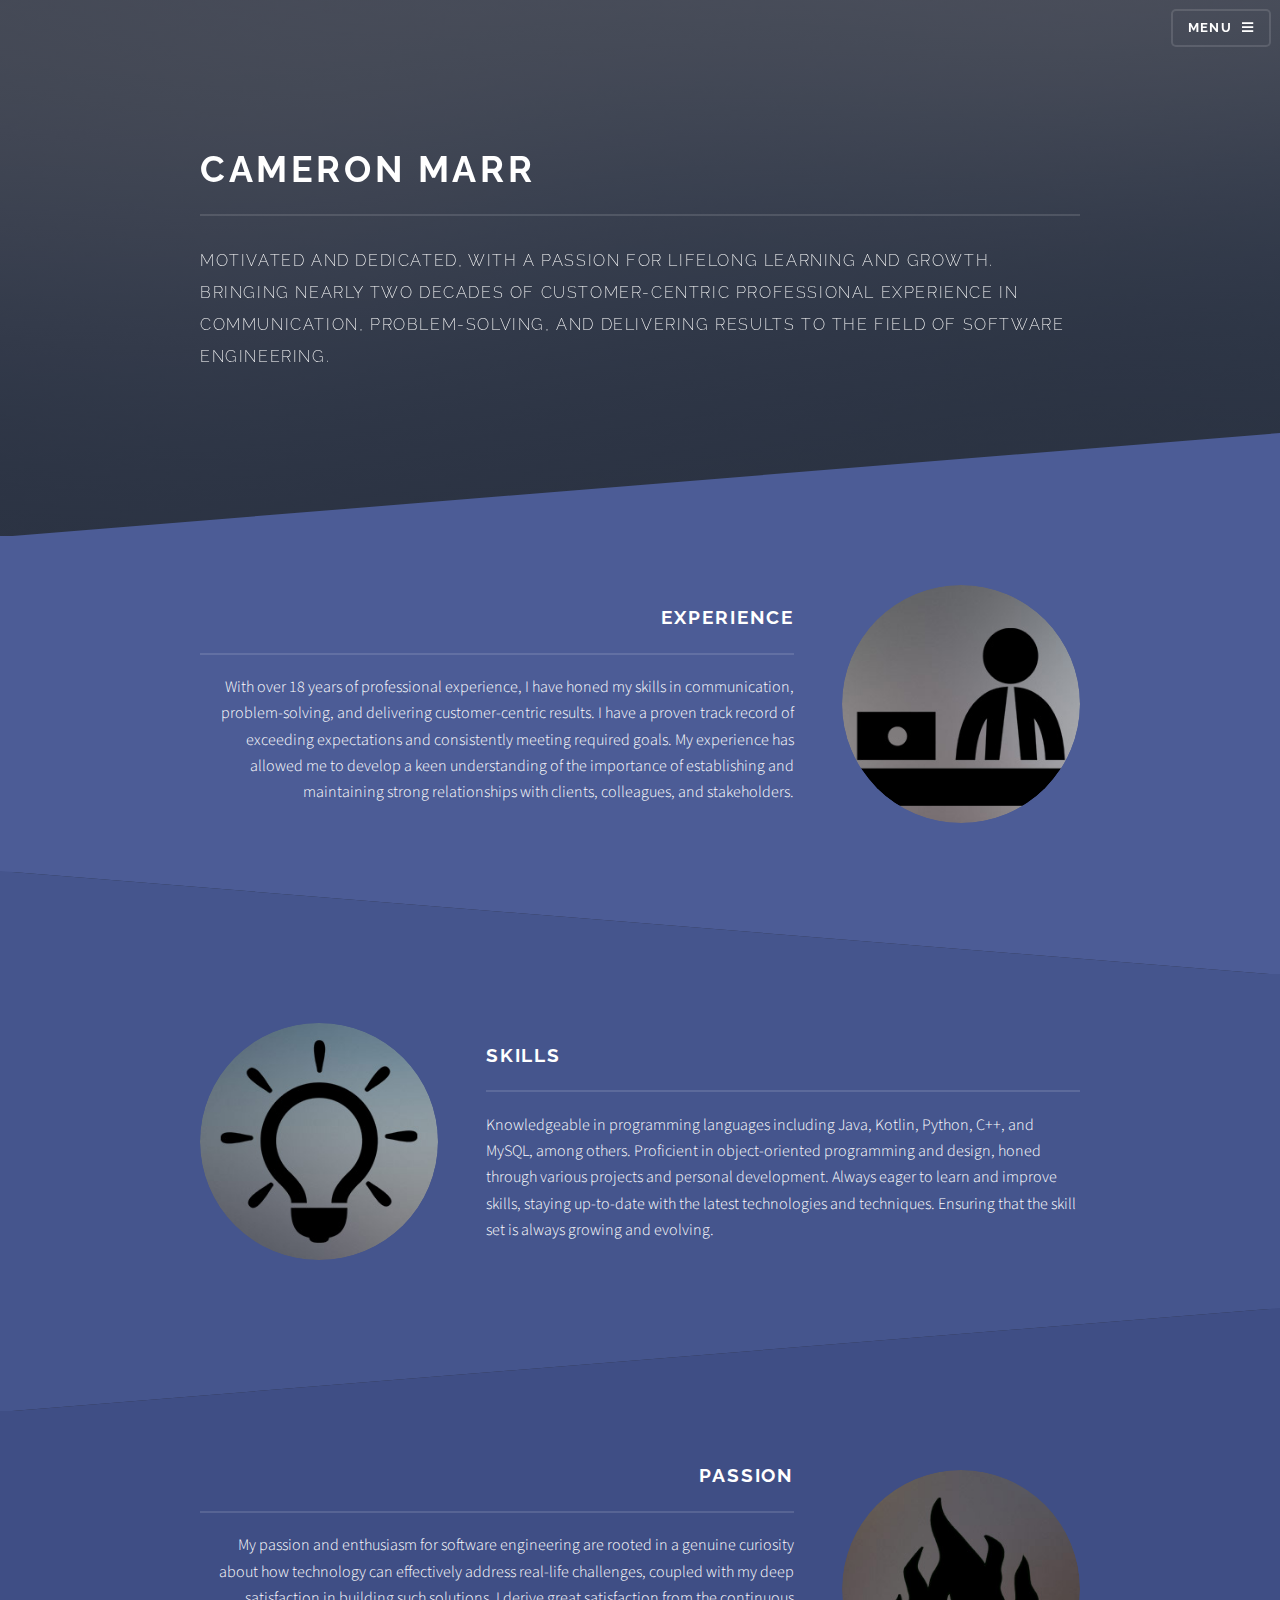
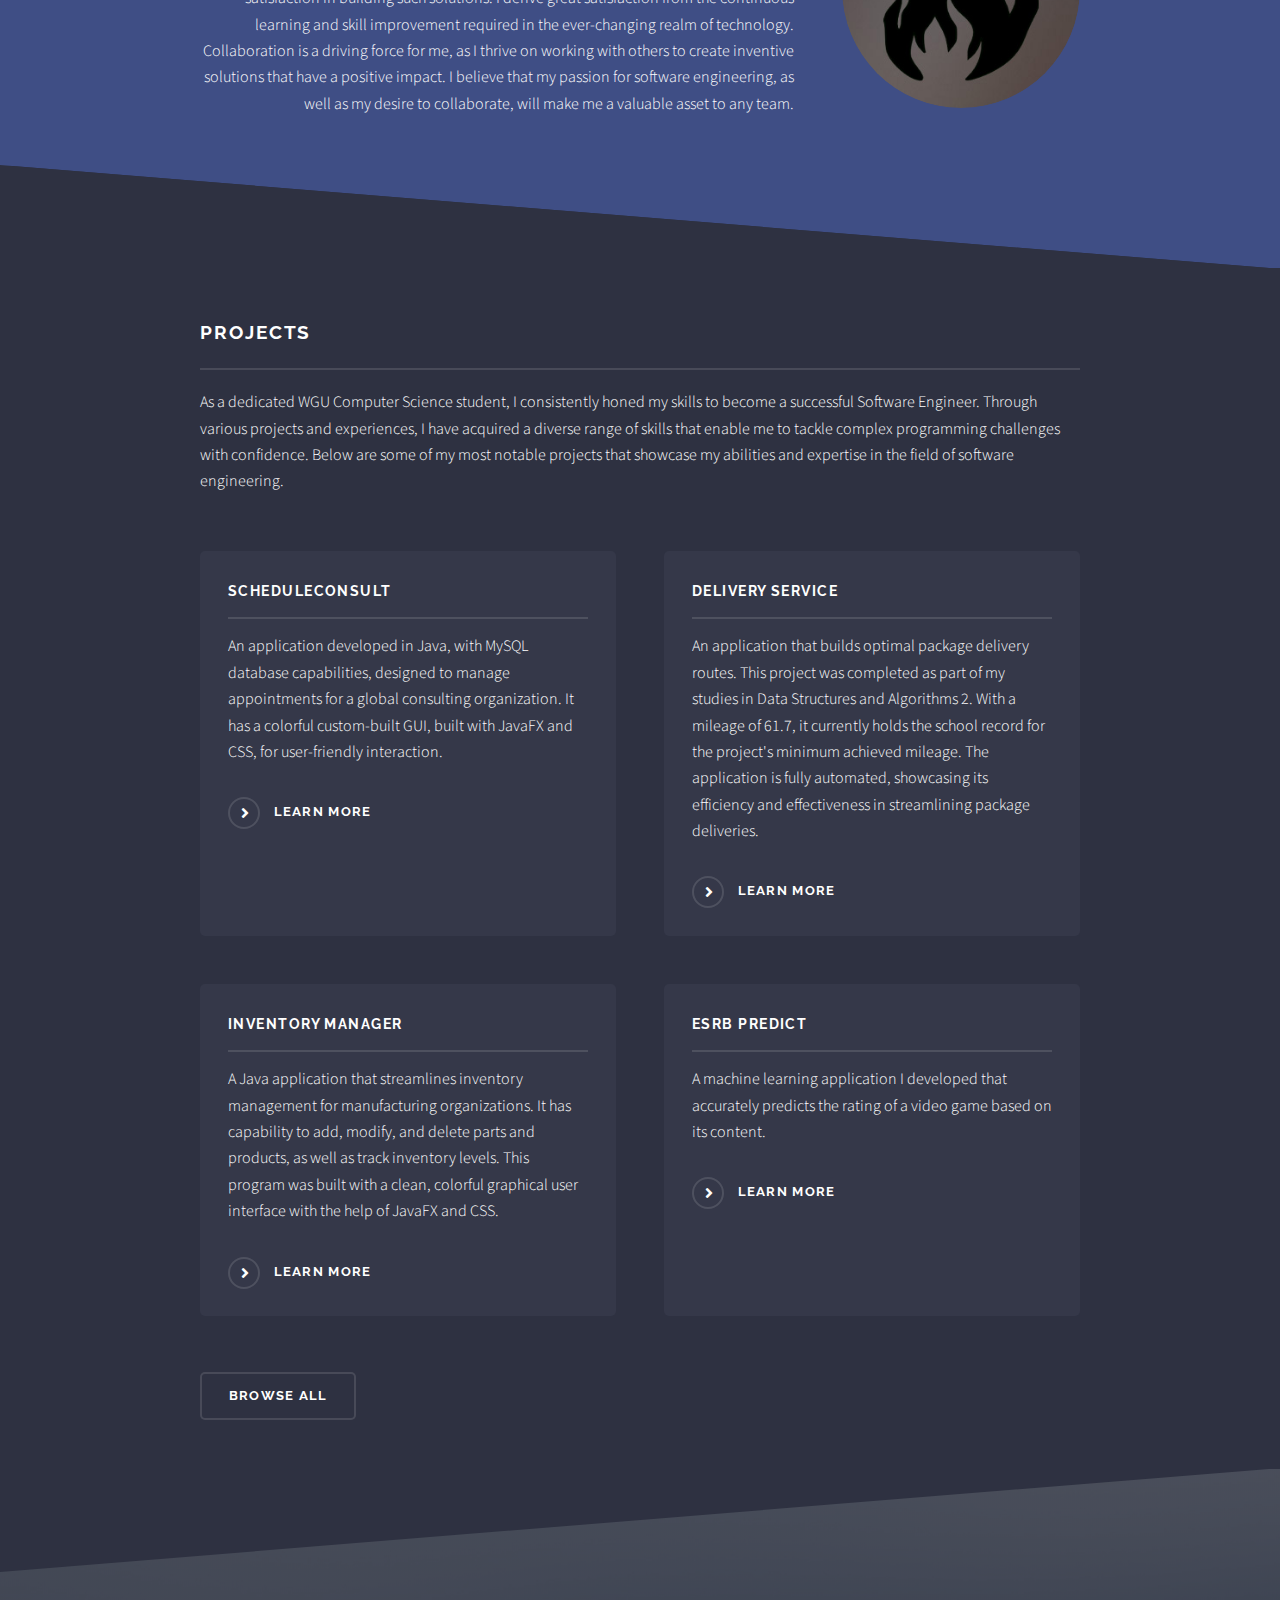
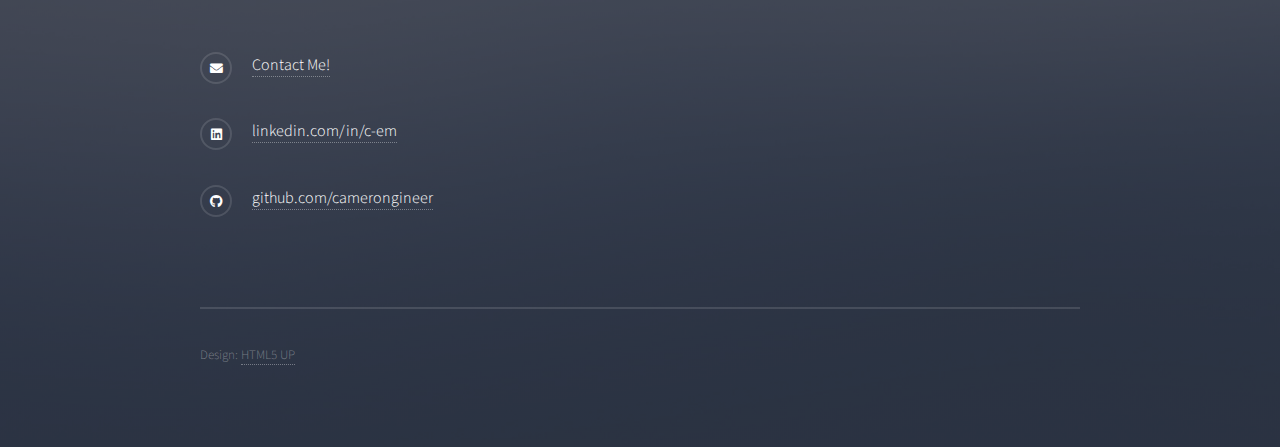
==== index.html @ fcf4ffc7 "Update index.html" ====
<!DOCTYPE HTML>
<!--
	Solid State by HTML5 UP
	html5up.net | @ajlkn
	Free for personal and commercial use under the CCA 3.0 license (html5up.net/license)
-->
<html>
	<head>
		<title>Hi! I'm Cameron</title>
		<meta charset="utf-8" />
		<meta name="viewport" content="width=device-width, initial-scale=1, user-scalable=no" />
		<link rel="stylesheet" href="assets/css/main.css" />
		<noscript><link rel="stylesheet" href="assets/css/noscript.css" /></noscript>
	</head>
	<body class="is-preload">

		<!-- Page Wrapper -->
			<div id="page-wrapper">

				<!-- Header -->
					<header id="header" class="alt">
						<h1><a href="index.html">Cameron Marr</a></h1>
						<nav>
							<a href="#menu">Menu</a>
						</nav>
					</header>

				<!-- Menu -->
					<nav id="menu">
						<div class="inner">
							<h2>Menu</h2>
							<ul class="links">
								<li><a href="#one">My Experience</a></li>
								<li><a href="#two">My Skills</a></li>
								<li><a href="#three">My Passion</a></li>
								<li><a href="#four">My Projects</a></li>
								<li><a href="#contact">Contact Me</a></li>
<!--								<li><a href="index.html">Home</a></li>-->
<!--								<li><a href="generic.html">Generic</a></li>-->
<!--								<li><a href="elements.html">Elements</a></li>-->
<!--								<li><a href="#">Log In</a></li>-->
<!--								<li><a href="#">Sign Up</a></li>-->
							</ul>
							<a href="#" class="close">Close</a>
						</div>
					</nav>

				<!-- Banner -->
					<section id="banner">
						<div class="inner" style="user-select: none;">
							<a href="https://www.linkedin.com/in/c-em/" class="image">
								<img src="images/profile_pic_transparent.png" alt="" style="border-radius: 50%; width: 25vw; min-width: 200px; max-width: 500px; margin-bottom: 20px;" />
							</a>

							<h2>Cameron Marr</h2>
							<p style="font-size: 16px;">Motivated and dedicated, with a passion for lifelong learning and growth. Bringing nearly two decades of customer-centric professional experience in communication, problem-solving, and delivering results to the field of software engineering.</p>
						</div>
					</section>

				<!-- Wrapper -->
					<section id="wrapper">


						<!-- One -->
							<section id="one" class="wrapper spotlight style1">
								<div class="inner">
									<a href="#" class="image"><img src="images/pic03.jpg" alt="" /></a>
									<div class="content">
										<h2 class="major">Experience</h2>
										<p>With over 18 years of professional experience, I have honed my skills in communication, problem-solving, and delivering customer-centric results. I have a proven track record of exceeding expectations and consistently meeting required goals. My experience has allowed me to develop a keen understanding of the importance of establishing and maintaining strong relationships with clients, colleagues, and stakeholders.</p>

									</div>
								</div>
							</section>

						<!-- Two -->
							<section id="two" class="wrapper alt spotlight style2">
								<div class="inner">
									<a href="#" class="image"><img src="images/pic02.jpg" alt="" /></a>
									<div class="content">
										<h2 class="major">Skills</h2>
										<p>Knowledgeable in programming languages including Java, Kotlin, Python, C++, and MySQL, among others. Proficient in object-oriented programming and design, honed through various projects and personal development. Always eager to learn and improve skills, staying up-to-date with the latest technologies and techniques. Ensuring that the skill set is always growing and evolving.</p>

									</div>
								</div>
							</section>


						<!-- Three -->
							<section id="three" class="wrapper spotlight style3">
								<div class="inner">
									<a href="#" class="image"><img src="images/pic01.jpg" alt="" /></a>
									<div class="content">
										<h2 class="major">Passion</h2>
										<p>My passion and enthusiasm for software engineering are rooted in a genuine curiosity about how technology can effectively address real-life challenges, coupled with my deep satisfaction in building such solutions. I derive great satisfaction from the continuous learning and skill improvement required in the ever-changing realm of technology. Collaboration is a driving force for me, as I thrive on working with others to create inventive solutions that have a positive impact. I believe that my passion for software engineering, as well as my desire to collaborate, will make me a valuable asset to any team.</p>
									</div>
								</div>
							</section>

						<!-- Four -->
							<section id="four" class="wrapper alt style1">
								<div class="inner">
									<h2 class="major">Projects</h2>
									<p>As a dedicated WGU Computer Science student, I consistently honed my skills to become a successful Software Engineer. Through various projects and experiences, I have acquired a diverse range of skills that enable me to tackle complex programming challenges with confidence. Below are some of my most notable projects that showcase my abilities and expertise in the field of software engineering.</p>
									<section class="features">
										<article>
											<a href="https://github.com/camerongineer/ScheduleConsult_Java" class="image"><img src="https://user-images.githubusercontent.com/93474097/255036342-635b5f69-f06b-4c7e-a6e7-af4d6abe7bf8.gif" loading="lazy" alt="" /></a>
											<h3 class="major">ScheduleConsult</h3>
											<p>An application developed in Java, with MySQL database capabilities, designed to manage appointments for a global consulting organization. It has a colorful custom-built GUI, built with JavaFX and CSS, for user-friendly interaction.</p>
											<a href="https://github.com/camerongineer/ScheduleConsult_Java" class="special">Learn more</a>
										</article>
										<article>
											<a href="https://github.com/camerongineer/Delivery_Service_Python" class="image"><img src="https://user-images.githubusercontent.com/93474097/248325902-946a4147-46e3-44ae-bb5b-e1c7b927337c.gif" loading="lazy" alt="" /></a>
											<h3 class="major">Delivery Service</h3>
											<p>An application that builds optimal package delivery routes. This project was completed as part of my studies in Data Structures and Algorithms 2. With a mileage of 61.7, it currently holds the school record for the project's minimum achieved mileage. The application is fully automated, showcasing its efficiency and effectiveness in streamlining package deliveries.</p>
											<a href="https://github.com/camerongineer/Delivery_Service_Python" class="special">Learn more</a>
										</article>
										<article>
											<a href="https://github.com/camerongineer/Inventory_Manager_Java" class="image"><img src="https://user-images.githubusercontent.com/93474097/255236175-7d588aa7-164a-4650-9402-0a99da8651bc.gif" loading="lazy" alt="" /></a>
											<h3 class="major">Inventory Manager</h3>
											<p>A Java application that streamlines inventory management for manufacturing organizations. It has capability to add, modify, and delete parts and products, as well as track inventory levels. This program was built with a clean, colorful graphical user interface with the help of JavaFX and CSS.</p>
											<a href="https://github.com/camerongineer/Inventory_Manager_Java" class="special">Learn more</a>
										</article>
										<article>
											<a href="https://github.com/camerongineer/ESRB_Predict_Python" class="image"><img src="https://user-images.githubusercontent.com/93474097/248333791-4c03da4b-e9c4-4ae0-aa1a-1d598fa06bfc.gif" loading="lazy" alt="" /></a>
											<h3 class="major">ESRB Predict</h3>
											<p>A machine learning application I developed that accurately predicts the rating of a video game based on its content.</p>
											<a href="https://github.com/camerongineer/ESRB_Predict_Python" class="special">Learn more</a>
										</article>
<!--										<article>-->
<!--											<a href="#" class="image"><img src="images/pic07.jpg" alt="" /></a>-->
<!--											<h3 class="major">Fusce consequat</h3>-->
<!--											<p>Lorem ipsum dolor sit amet, consectetur adipiscing vehicula id nulla dignissim dapibus ultrices.</p>-->
<!--											<a href="#" class="special">Learn more</a>-->
<!--										</article>-->
									</section>
									<ul class="actions">
										<li><a href="https://github.com/camerongineer?tab=repositories" class="button">Browse All</a></li>
									</ul>
								</div>
							</section>

					</section>

				<!-- Footer -->
					<section id="footer">
						<div class="inner">
<!--							<h2 class="major">Get in touch</h2>-->
<!--							<p>Cras mattis ante fermentum, malesuada neque vitae, eleifend erat. Phasellus non pulvinar erat. Fusce tincidunt, nisl eget mattis egestas, purus ipsum consequat orci, sit amet lobortis lorem lacus in tellus. Sed ac elementum arcu. Quisque placerat auctor laoreet.</p>-->
<!--							<form method="post" action="#">-->
<!--								<div class="fields">-->
<!--									<div class="field">-->
<!--										<label for="name">Name</label>-->
<!--										<input type="text" name="name" id="name" />-->
<!--									</div>-->
<!--									<div class="field">-->
<!--										<label for="email">Email</label>-->
<!--										<input type="email" name="email" id="email" />-->
<!--									</div>-->
<!--									<div class="field">-->
<!--										<label for="message">Message</label>-->
<!--										<textarea name="message" id="message" rows="4"></textarea>-->
<!--									</div>-->
<!--								</div>-->
<!--								<ul class="actions">-->
<!--									<li><input type="submit" value="Send Message" /></li>-->
<!--								</ul>-->
<!--							</form>-->
							<ul class="contact" id="contact">
<!--								<li class="icon solid fa-home">-->
<!--									Untitled Inc<br />-->
<!--									1234 Somewhere Road Suite #2894<br />-->
<!--									Nashville, TN 00000-0000-->
<!--								</li>-->
<!--								<li class="icon solid fa-phone">(000) 000-0000</li>-->
<!--								<li class="icon brands fa-twitter"><a href="#">twitter.com/untitled-tld</a></li>-->
								<li class="icon solid fa-envelope"><a href="mailto:c-em@outlook.com">Contact Me!</a></li>
								<li class="icon brands fa-linkedin"><a href="https://www.linkedin.com/in/c-em/">linkedin.com/in/c-em</a></li>
								<li class="icon brands fa-github"><a href="https://github.com/camerongineer">github.com/camerongineer</a></li>
							</ul>
							<ul class="copyright">
								<li style="font-size: small; ">Design: <a href="http://html5up.net">HTML5 UP</a></li>
							</ul>
						</div>
					</section>

			</div>

		<!-- Scripts -->
			<script src="assets/js/jquery.min.js"></script>
			<script src="assets/js/jquery.scrollex.min.js"></script>
			<script src="assets/js/browser.min.js"></script>
			<script src="assets/js/breakpoints.min.js"></script>
			<script src="assets/js/util.js"></script>
			<script src="assets/js/main.js"></script>

	</body>
</html>
---- assets/css/main.css ----
@import url(fontawesome-all.min.css);
@import url("https://fonts.googleapis.com/css?family=Raleway:200,700|Source+Sans+Pro:300,600,300italic,600italic");

/*
	Solid State by HTML5 UP
	html5up.net | @ajlkn
	Free for personal and commercial use under the CCA 3.0 license (html5up.net/license)
*/

html, body, div, span, applet, object,
iframe, h1, h2, h3, h4, h5, h6, p, blockquote,
pre, a, abbr, acronym, address, big, cite,
code, del, dfn, em, img, ins, kbd, q, s, samp,
small, strike, strong, sub, sup, tt, var, b,
u, i, center, dl, dt, dd, ol, ul, li, fieldset,
form, label, legend, table, caption, tbody,
tfoot, thead, tr, th, td, article, aside,
canvas, details, embed, figure, figcaption,
footer, header, hgroup, menu, nav, output, ruby,
section, summary, time, mark, audio, video {
	margin: 0;
	padding: 0;
	border: 0;
	font-size: 100%;
	font: inherit;
	vertical-align: baseline;
}

article, aside, details, figcaption, figure,
footer, header, hgroup, menu, nav, section {
	display: block;}

body {
	line-height: 1;
}

ol, ul {
	list-style: none;
}

blockquote, q {
	quotes: none;
}

	blockquote:before, blockquote:after, q:before, q:after {
		content: '';
		content: none;
	}

table {
	border-collapse: collapse;
	border-spacing: 0;
}

body {
	-webkit-text-size-adjust: none;
}

mark {
	background-color: transparent;
	color: inherit;
}

input::-moz-focus-inner {
	border: 0;
	padding: 0;
}

input, select, textarea {
	-moz-appearance: none;
	-webkit-appearance: none;
	-ms-appearance: none;
	appearance: none;
}

/* Basic */

	@-ms-viewport {
		width: device-width;
	}

	body {
		-ms-overflow-style: scrollbar;
	}

	@media screen and (max-width: 480px) {

		html, body {
			min-width: 320px;
		}

	}

	html {
		box-sizing: border-box;
	}

	*, *:before, *:after {
		box-sizing: inherit;
	}

	body {
		background-color: #2e3141;
		background-image: linear-gradient(to top, rgba(46, 49, 65, 0.8), rgba(46, 49, 65, 0.8)), url("../../images/bg.jpg");
		background-size: auto,
 cover;
		background-attachment: fixed,
 fixed;
		background-position: center,
 center;
	}

		body.is-preload *, body.is-preload *:before, body.is-preload *:after {
			-moz-animation: none !important;
			-webkit-animation: none !important;
			-ms-animation: none !important;
			animation: none !important;
			-moz-transition: none !important;
			-webkit-transition: none !important;
			-ms-transition: none !important;
			transition: none !important;
		}

/* Type */

	body, input, select, textarea {
		color: #ffffff;
		font-family: "Source Sans Pro", Helvetica, sans-serif;
		font-size: 16.5pt;
		font-weight: 300;
		line-height: 1.65;
	}

		@media screen and (max-width: 1680px) {

			body, input, select, textarea {
				font-size: 13pt;
			}

		}

		@media screen and (max-width: 1280px) {

			body, input, select, textarea {
				font-size: 12pt;
			}

		}

		@media screen and (max-width: 980px) {

			body, input, select, textarea {
				font-size: 12pt;
			}

		}

		@media screen and (max-width: 736px) {

			body, input, select, textarea {
				font-size: 12pt;
			}

		}

		@media screen and (max-width: 480px) {

			body, input, select, textarea {
				font-size: 12pt;
			}

		}

	a {
		-moz-transition: color 0.2s ease-in-out, border-bottom-color 0.2s ease-in-out;
		-webkit-transition: color 0.2s ease-in-out, border-bottom-color 0.2s ease-in-out;
		-ms-transition: color 0.2s ease-in-out, border-bottom-color 0.2s ease-in-out;
		transition: color 0.2s ease-in-out, border-bottom-color 0.2s ease-in-out;
		border-bottom: dotted 1px rgba(255, 255, 255, 0.35);
		color: #ffffff;
		text-decoration: none;
	}

		a:hover {
			border-bottom-color: transparent;
			color: #ffffff !important;
		}

		a.special:not(.button) {
			text-decoration: none;
			border-bottom: 0;
			display: block;
			font-family: Raleway, Helvetica, sans-serif;
			font-size: 0.8em;
			font-weight: 700;
			letter-spacing: 0.1em;
			margin: 0 0 2em 0;
			text-transform: uppercase;
		}

			a.special:not(.button):before {
				-moz-osx-font-smoothing: grayscale;
				-webkit-font-smoothing: antialiased;
				display: inline-block;
				font-style: normal;
				font-variant: normal;
				text-rendering: auto;
				line-height: 1;
				text-transform: none !important;
				font-family: 'Font Awesome 5 Free';
				font-weight: 900;
			}

			a.special:not(.button):before {
				-moz-transition: background-color 0.2s ease-in-out;
				-webkit-transition: background-color 0.2s ease-in-out;
				-ms-transition: background-color 0.2s ease-in-out;
				transition: background-color 0.2s ease-in-out;
				border-radius: 100%;
				border: solid 2px rgba(255, 255, 255, 0.125);
				content: '\f105';
				display: inline-block;
				font-size: 1.25em;
				height: 2em;
				line-height: 1.75em;
				margin-right: 0.85em;
				text-align: center;
				text-indent: 0.15em;
				vertical-align: middle;
				width: 2em;
			}

			a.special:not(.button):hover:before {
				background-color: rgba(255, 255, 255, 0.025);
			}

			a.special:not(.button):active:before {
				background-color: rgba(255, 255, 255, 0.075);
			}

	strong, b {
		color: #ffffff;
		font-weight: 600;
	}

	em, i {
		font-style: italic;
	}

	p {
		margin: 0 0 2em 0;
	}

	h1, h2, h3, h4, h5, h6 {
		color: #ffffff;
		font-family: Raleway, Helvetica, sans-serif;
		font-weight: 700;
		letter-spacing: 0.1em;
		margin: 0 0 1em 0;
		text-transform: uppercase;
	}

		h1 a, h2 a, h3 a, h4 a, h5 a, h6 a {
			color: inherit;
			text-decoration: none;
			border-bottom: 0;
		}

		h1 span, h2 span, h3 span, h4 span, h5 span, h6 span {
			font-weight: 200;
		}

		h1.major, h2.major, h3.major, h4.major, h5.major, h6.major {
			padding-bottom: 1em;
			border-bottom: solid 2px rgba(255, 255, 255, 0.125);
		}

	h2 {
		font-size: 1.2em;
	}

	h3 {
		font-size: 0.9em;
	}

	h4 {
		font-size: 0.7em;
	}

	h5 {
		font-size: 0.7em;
	}

	h6 {
		font-size: 0.7em;
	}

	@media screen and (max-width: 736px) {

		h2 {
			font-size: 1em;
		}

		h3 {
			font-size: 0.8em;
		}

	}

	sub {
		font-size: 0.8em;
		position: relative;
		top: 0.5em;
	}

	sup {
		font-size: 0.8em;
		position: relative;
		top: -0.5em;
	}

	blockquote {
		border-left: solid 4px rgba(255, 255, 255, 0.125);
		font-style: italic;
		margin: 0 0 2em 0;
		padding: 0.5em 0 0.5em 2em;
	}

	code {
		background: rgba(255, 255, 255, 0.025);
		border-radius: 5px;
		border: solid 2px rgba(255, 255, 255, 0.125);
		font-family: "Courier New", monospace;
		font-size: 0.9em;
		margin: 0 0.25em;
		padding: 0.25em 0.65em;
	}

	pre {
		-webkit-overflow-scrolling: touch;
		font-family: "Courier New", monospace;
		font-size: 0.9em;
		margin: 0 0 2em 0;
	}

		pre code {
			display: block;
			line-height: 1.75em;
			padding: 1em 1.5em;
			overflow-x: auto;
		}

	hr {
		border: 0;
		border-bottom: solid 2px rgba(255, 255, 255, 0.125);
		margin: 2.5em 0;
	}

		hr.major {
			margin: 4em 0;
		}

	.align-left {
		text-align: left;
	}

	.align-center {
		text-align: center;
	}

	.align-right {
		text-align: right;
	}

/* Row */

	.row {
		display: flex;
		flex-wrap: wrap;
		box-sizing: border-box;
		align-items: stretch;
	}

		.row > * {
			box-sizing: border-box;
		}

		.row.gtr-uniform > * > :last-child {
			margin-bottom: 0;
		}

		.row.aln-left {
			justify-content: flex-start;
		}

		.row.aln-center {
			justify-content: center;
		}

		.row.aln-right {
			justify-content: flex-end;
		}

		.row.aln-top {
			align-items: flex-start;
		}

		.row.aln-middle {
			align-items: center;
		}

		.row.aln-bottom {
			align-items: flex-end;
		}

		.row > .imp {
			order: -1;
		}

		.row > .col-1 {
			width: 8.33333%;
		}

		.row > .off-1 {
			margin-left: 8.33333%;
		}

		.row > .col-2 {
			width: 16.66667%;
		}

		.row > .off-2 {
			margin-left: 16.66667%;
		}

		.row > .col-3 {
			width: 25%;
		}

		.row > .off-3 {
			margin-left: 25%;
		}

		.row > .col-4 {
			width: 33.33333%;
		}

		.row > .off-4 {
			margin-left: 33.33333%;
		}

		.row > .col-5 {
			width: 41.66667%;
		}

		.row > .off-5 {
			margin-left: 41.66667%;
		}

		.row > .col-6 {
			width: 50%;
		}

		.row > .off-6 {
			margin-left: 50%;
		}

		.row > .col-7 {
			width: 58.33333%;
		}

		.row > .off-7 {
			margin-left: 58.33333%;
		}

		.row > .col-8 {
			width: 66.66667%;
		}

		.row > .off-8 {
			margin-left: 66.66667%;
		}

		.row > .col-9 {
			width: 75%;
		}

		.row > .off-9 {
			margin-left: 75%;
		}

		.row > .col-10 {
			width: 83.33333%;
		}

		.row > .off-10 {
			margin-left: 83.33333%;
		}

		.row > .col-11 {
			width: 91.66667%;
		}

		.row > .off-11 {
			margin-left: 91.66667%;
		}

		.row > .col-12 {
			width: 100%;
		}

		.row > .off-12 {
			margin-left: 100%;
		}

		.row.gtr-0 {
			margin-top: 0;
			margin-left: 0em;
		}

			.row.gtr-0 > * {
				padding: 0 0 0 0em;
			}

			.row.gtr-0.gtr-uniform {
				margin-top: 0em;
			}

				.row.gtr-0.gtr-uniform > * {
					padding-top: 0em;
				}

		.row.gtr-25 {
			margin-top: 0;
			margin-left: -0.4375em;
		}

			.row.gtr-25 > * {
				padding: 0 0 0 0.4375em;
			}

			.row.gtr-25.gtr-uniform {
				margin-top: -0.4375em;
			}

				.row.gtr-25.gtr-uniform > * {
					padding-top: 0.4375em;
				}

		.row.gtr-50 {
			margin-top: 0;
			margin-left: -0.875em;
		}

			.row.gtr-50 > * {
				padding: 0 0 0 0.875em;
			}

			.row.gtr-50.gtr-uniform {
				margin-top: -0.875em;
			}

				.row.gtr-50.gtr-uniform > * {
					padding-top: 0.875em;
				}

		.row {
			margin-top: 0;
			margin-left: -1.75em;
		}

			.row > * {
				padding: 0 0 0 1.75em;
			}

			.row.gtr-uniform {
				margin-top: -1.75em;
			}

				.row.gtr-uniform > * {
					padding-top: 1.75em;
				}

		.row.gtr-150 {
			margin-top: 0;
			margin-left: -2.625em;
		}

			.row.gtr-150 > * {
				padding: 0 0 0 2.625em;
			}

			.row.gtr-150.gtr-uniform {
				margin-top: -2.625em;
			}

				.row.gtr-150.gtr-uniform > * {
					padding-top: 2.625em;
				}

		.row.gtr-200 {
			margin-top: 0;
			margin-left: -3.5em;
		}

			.row.gtr-200 > * {
				padding: 0 0 0 3.5em;
			}

			.row.gtr-200.gtr-uniform {
				margin-top: -3.5em;
			}

				.row.gtr-200.gtr-uniform > * {
					padding-top: 3.5em;
				}

		@media screen and (max-width: 1680px) {

			.row {
				display: flex;
				flex-wrap: wrap;
				box-sizing: border-box;
				align-items: stretch;
			}

				.row > * {
					box-sizing: border-box;
				}

				.row.gtr-uniform > * > :last-child {
					margin-bottom: 0;
				}

				.row.aln-left {
					justify-content: flex-start;
				}

				.row.aln-center {
					justify-content: center;
				}

				.row.aln-right {
					justify-content: flex-end;
				}

				.row.aln-top {
					align-items: flex-start;
				}

				.row.aln-middle {
					align-items: center;
				}

				.row.aln-bottom {
					align-items: flex-end;
				}

				.row > .imp-xlarge {
					order: -1;
				}

				.row > .col-1-xlarge {
					width: 8.33333%;
				}

				.row > .off-1-xlarge {
					margin-left: 8.33333%;
				}

				.row > .col-2-xlarge {
					width: 16.66667%;
				}

				.row > .off-2-xlarge {
					margin-left: 16.66667%;
				}

				.row > .col-3-xlarge {
					width: 25%;
				}

				.row > .off-3-xlarge {
					margin-left: 25%;
				}

				.row > .col-4-xlarge {
					width: 33.33333%;
				}

				.row > .off-4-xlarge {
					margin-left: 33.33333%;
				}

				.row > .col-5-xlarge {
					width: 41.66667%;
				}

				.row > .off-5-xlarge {
					margin-left: 41.66667%;
				}

				.row > .col-6-xlarge {
					width: 50%;
				}

				.row > .off-6-xlarge {
					margin-left: 50%;
				}

				.row > .col-7-xlarge {
					width: 58.33333%;
				}

				.row > .off-7-xlarge {
					margin-left: 58.33333%;
				}

				.row > .col-8-xlarge {
					width: 66.66667%;
				}

				.row > .off-8-xlarge {
					margin-left: 66.66667%;
				}

				.row > .col-9-xlarge {
					width: 75%;
				}

				.row > .off-9-xlarge {
					margin-left: 75%;
				}

				.row > .col-10-xlarge {
					width: 83.33333%;
				}

				.row > .off-10-xlarge {
					margin-left: 83.33333%;
				}

				.row > .col-11-xlarge {
					width: 91.66667%;
				}

				.row > .off-11-xlarge {
					margin-left: 91.66667%;
				}

				.row > .col-12-xlarge {
					width: 100%;
				}

				.row > .off-12-xlarge {
					margin-left: 100%;
				}

				.row.gtr-0 {
					margin-top: 0;
					margin-left: 0em;
				}

					.row.gtr-0 > * {
						padding: 0 0 0 0em;
					}

					.row.gtr-0.gtr-uniform {
						margin-top: 0em;
					}

						.row.gtr-0.gtr-uniform > * {
							padding-top: 0em;
						}

				.row.gtr-25 {
					margin-top: 0;
					margin-left: -0.4375em;
				}

					.row.gtr-25 > * {
						padding: 0 0 0 0.4375em;
					}

					.row.gtr-25.gtr-uniform {
						margin-top: -0.4375em;
					}

						.row.gtr-25.gtr-uniform > * {
							padding-top: 0.4375em;
						}

				.row.gtr-50 {
					margin-top: 0;
					margin-left: -0.875em;
				}

					.row.gtr-50 > * {
						padding: 0 0 0 0.875em;
					}

					.row.gtr-50.gtr-uniform {
						margin-top: -0.875em;
					}

						.row.gtr-50.gtr-uniform > * {
							padding-top: 0.875em;
						}

				.row {
					margin-top: 0;
					margin-left: -1.75em;
				}

					.row > * {
						padding: 0 0 0 1.75em;
					}

					.row.gtr-uniform {
						margin-top: -1.75em;
					}

						.row.gtr-uniform > * {
							padding-top: 1.75em;
						}

				.row.gtr-150 {
					margin-top: 0;
					margin-left: -2.625em;
				}

					.row.gtr-150 > * {
						padding: 0 0 0 2.625em;
					}

					.row.gtr-150.gtr-uniform {
						margin-top: -2.625em;
					}

						.row.gtr-150.gtr-uniform > * {
							padding-top: 2.625em;
						}

				.row.gtr-200 {
					margin-top: 0;
					margin-left: -3.5em;
				}

					.row.gtr-200 > * {
						padding: 0 0 0 3.5em;
					}

					.row.gtr-200.gtr-uniform {
						margin-top: -3.5em;
					}

						.row.gtr-200.gtr-uniform > * {
							padding-top: 3.5em;
						}

		}

		@media screen and (max-width: 1280px) {

			.row {
				display: flex;
				flex-wrap: wrap;
				box-sizing: border-box;
				align-items: stretch;
			}

				.row > * {
					box-sizing: border-box;
				}

				.row.gtr-uniform > * > :last-child {
					margin-bottom: 0;
				}

				.row.aln-left {
					justify-content: flex-start;
				}

				.row.aln-center {
					justify-content: center;
				}

				.row.aln-right {
					justify-content: flex-end;
				}

				.row.aln-top {
					align-items: flex-start;
				}

				.row.aln-middle {
					align-items: center;
				}

				.row.aln-bottom {
					align-items: flex-end;
				}

				.row > .imp-large {
					order: -1;
				}

				.row > .col-1-large {
					width: 8.33333%;
				}

				.row > .off-1-large {
					margin-left: 8.33333%;
				}

				.row > .col-2-large {
					width: 16.66667%;
				}

				.row > .off-2-large {
					margin-left: 16.66667%;
				}

				.row > .col-3-large {
					width: 25%;
				}

				.row > .off-3-large {
					margin-left: 25%;
				}

				.row > .col-4-large {
					width: 33.33333%;
				}

				.row > .off-4-large {
					margin-left: 33.33333%;
				}

				.row > .col-5-large {
					width: 41.66667%;
				}

				.row > .off-5-large {
					margin-left: 41.66667%;
				}

				.row > .col-6-large {
					width: 50%;
				}

				.row > .off-6-large {
					margin-left: 50%;
				}

				.row > .col-7-large {
					width: 58.33333%;
				}

				.row > .off-7-large {
					margin-left: 58.33333%;
				}

				.row > .col-8-large {
					width: 66.66667%;
				}

				.row > .off-8-large {
					margin-left: 66.66667%;
				}

				.row > .col-9-large {
					width: 75%;
				}

				.row > .off-9-large {
					margin-left: 75%;
				}

				.row > .col-10-large {
					width: 83.33333%;
				}

				.row > .off-10-large {
					margin-left: 83.33333%;
				}

				.row > .col-11-large {
					width: 91.66667%;
				}

				.row > .off-11-large {
					margin-left: 91.66667%;
				}

				.row > .col-12-large {
					width: 100%;
				}

				.row > .off-12-large {
					margin-left: 100%;
				}

				.row.gtr-0 {
					margin-top: 0;
					margin-left: 0em;
				}

					.row.gtr-0 > * {
						padding: 0 0 0 0em;
					}

					.row.gtr-0.gtr-uniform {
						margin-top: 0em;
					}

						.row.gtr-0.gtr-uniform > * {
							padding-top: 0em;
						}

				.row.gtr-25 {
					margin-top: 0;
					margin-left: -0.4375em;
				}

					.row.gtr-25 > * {
						padding: 0 0 0 0.4375em;
					}

					.row.gtr-25.gtr-uniform {
						margin-top: -0.4375em;
					}

						.row.gtr-25.gtr-uniform > * {
							padding-top: 0.4375em;
						}

				.row.gtr-50 {
					margin-top: 0;
					margin-left: -0.875em;
				}

					.row.gtr-50 > * {
						padding: 0 0 0 0.875em;
					}

					.row.gtr-50.gtr-uniform {
						margin-top: -0.875em;
					}

						.row.gtr-50.gtr-uniform > * {
							padding-top: 0.875em;
						}

				.row {
					margin-top: 0;
					margin-left: -1.75em;
				}

					.row > * {
						padding: 0 0 0 1.75em;
					}

					.row.gtr-uniform {
						margin-top: -1.75em;
					}

						.row.gtr-uniform > * {
							padding-top: 1.75em;
						}

				.row.gtr-150 {
					margin-top: 0;
					margin-left: -2.625em;
				}

					.row.gtr-150 > * {
						padding: 0 0 0 2.625em;
					}

					.row.gtr-150.gtr-uniform {
						margin-top: -2.625em;
					}

						.row.gtr-150.gtr-uniform > * {
							padding-top: 2.625em;
						}

				.row.gtr-200 {
					margin-top: 0;
					margin-left: -3.5em;
				}

					.row.gtr-200 > * {
						padding: 0 0 0 3.5em;
					}

					.row.gtr-200.gtr-uniform {
						margin-top: -3.5em;
					}

						.row.gtr-200.gtr-uniform > * {
							padding-top: 3.5em;
						}

		}

		@media screen and (max-width: 980px) {

			.row {
				display: flex;
				flex-wrap: wrap;
				box-sizing: border-box;
				align-items: stretch;
			}

				.row > * {
					box-sizing: border-box;
				}

				.row.gtr-uniform > * > :last-child {
					margin-bottom: 0;
				}

				.row.aln-left {
					justify-content: flex-start;
				}

				.row.aln-center {
					justify-content: center;
				}

				.row.aln-right {
					justify-content: flex-end;
				}

				.row.aln-top {
					align-items: flex-start;
				}

				.row.aln-middle {
					align-items: center;
				}

				.row.aln-bottom {
					align-items: flex-end;
				}

				.row > .imp-medium {
					order: -1;
				}

				.row > .col-1-medium {
					width: 8.33333%;
				}

				.row > .off-1-medium {
					margin-left: 8.33333%;
				}

				.row > .col-2-medium {
					width: 16.66667%;
				}

				.row > .off-2-medium {
					margin-left: 16.66667%;
				}

				.row > .col-3-medium {
					width: 25%;
				}

				.row > .off-3-medium {
					margin-left: 25%;
				}

				.row > .col-4-medium {
					width: 33.33333%;
				}

				.row > .off-4-medium {
					margin-left: 33.33333%;
				}

				.row > .col-5-medium {
					width: 41.66667%;
				}

				.row > .off-5-medium {
					margin-left: 41.66667%;
				}

				.row > .col-6-medium {
					width: 50%;
				}

				.row > .off-6-medium {
					margin-left: 50%;
				}

				.row > .col-7-medium {
					width: 58.33333%;
				}

				.row > .off-7-medium {
					margin-left: 58.33333%;
				}

				.row > .col-8-medium {
					width: 66.66667%;
				}

				.row > .off-8-medium {
					margin-left: 66.66667%;
				}

				.row > .col-9-medium {
					width: 75%;
				}

				.row > .off-9-medium {
					margin-left: 75%;
				}

				.row > .col-10-medium {
					width: 83.33333%;
				}

				.row > .off-10-medium {
					margin-left: 83.33333%;
				}

				.row > .col-11-medium {
					width: 91.66667%;
				}

				.row > .off-11-medium {
					margin-left: 91.66667%;
				}

				.row > .col-12-medium {
					width: 100%;
				}

				.row > .off-12-medium {
					margin-left: 100%;
				}

				.row.gtr-0 {
					margin-top: 0;
					margin-left: 0em;
				}

					.row.gtr-0 > * {
						padding: 0 0 0 0em;
					}

					.row.gtr-0.gtr-uniform {
						margin-top: 0em;
					}

						.row.gtr-0.gtr-uniform > * {
							padding-top: 0em;
						}

				.row.gtr-25 {
					margin-top: 0;
					margin-left: -0.4375em;
				}

					.row.gtr-25 > * {
						padding: 0 0 0 0.4375em;
					}

					.row.gtr-25.gtr-uniform {
						margin-top: -0.4375em;
					}

						.row.gtr-25.gtr-uniform > * {
							padding-top: 0.4375em;
						}

				.row.gtr-50 {
					margin-top: 0;
					margin-left: -0.875em;
				}

					.row.gtr-50 > * {
						padding: 0 0 0 0.875em;
					}

					.row.gtr-50.gtr-uniform {
						margin-top: -0.875em;
					}

						.row.gtr-50.gtr-uniform > * {
							padding-top: 0.875em;
						}

				.row {
					margin-top: 0;
					margin-left: -1.75em;
				}

					.row > * {
						padding: 0 0 0 1.75em;
					}

					.row.gtr-uniform {
						margin-top: -1.75em;
					}

						.row.gtr-uniform > * {
							padding-top: 1.75em;
						}

				.row.gtr-150 {
					margin-top: 0;
					margin-left: -2.625em;
				}

					.row.gtr-150 > * {
						padding: 0 0 0 2.625em;
					}

					.row.gtr-150.gtr-uniform {
						margin-top: -2.625em;
					}

						.row.gtr-150.gtr-uniform > * {
							padding-top: 2.625em;
						}

				.row.gtr-200 {
					margin-top: 0;
					margin-left: -3.5em;
				}

					.row.gtr-200 > * {
						padding: 0 0 0 3.5em;
					}

					.row.gtr-200.gtr-uniform {
						margin-top: -3.5em;
					}

						.row.gtr-200.gtr-uniform > * {
							padding-top: 3.5em;
						}

		}

		@media screen and (max-width: 736px) {

			.row {
				display: flex;
				flex-wrap: wrap;
				box-sizing: border-box;
				align-items: stretch;
			}

				.row > * {
					box-sizing: border-box;
				}

				.row.gtr-uniform > * > :last-child {
					margin-bottom: 0;
				}

				.row.aln-left {
					justify-content: flex-start;
				}

				.row.aln-center {
					justify-content: center;
				}

				.row.aln-right {
					justify-content: flex-end;
				}

				.row.aln-top {
					align-items: flex-start;
				}

				.row.aln-middle {
					align-items: center;
				}

				.row.aln-bottom {
					align-items: flex-end;
				}

				.row > .imp-small {
					order: -1;
				}

				.row > .col-1-small {
					width: 8.33333%;
				}

				.row > .off-1-small {
					margin-left: 8.33333%;
				}

				.row > .col-2-small {
					width: 16.66667%;
				}

				.row > .off-2-small {
					margin-left: 16.66667%;
				}

				.row > .col-3-small {
					width: 25%;
				}

				.row > .off-3-small {
					margin-left: 25%;
				}

				.row > .col-4-small {
					width: 33.33333%;
				}

				.row > .off-4-small {
					margin-left: 33.33333%;
				}

				.row > .col-5-small {
					width: 41.66667%;
				}

				.row > .off-5-small {
					margin-left: 41.66667%;
				}

				.row > .col-6-small {
					width: 50%;
				}

				.row > .off-6-small {
					margin-left: 50%;
				}

				.row > .col-7-small {
					width: 58.33333%;
				}

				.row > .off-7-small {
					margin-left: 58.33333%;
				}

				.row > .col-8-small {
					width: 66.66667%;
				}

				.row > .off-8-small {
					margin-left: 66.66667%;
				}

				.row > .col-9-small {
					width: 75%;
				}

				.row > .off-9-small {
					margin-left: 75%;
				}

				.row > .col-10-small {
					width: 83.33333%;
				}

				.row > .off-10-small {
					margin-left: 83.33333%;
				}

				.row > .col-11-small {
					width: 91.66667%;
				}

				.row > .off-11-small {
					margin-left: 91.66667%;
				}

				.row > .col-12-small {
					width: 100%;
				}

				.row > .off-12-small {
					margin-left: 100%;
				}

				.row.gtr-0 {
					margin-top: 0;
					margin-left: 0em;
				}

					.row.gtr-0 > * {
						padding: 0 0 0 0em;
					}

					.row.gtr-0.gtr-uniform {
						margin-top: 0em;
					}

						.row.gtr-0.gtr-uniform > * {
							padding-top: 0em;
						}

				.row.gtr-25 {
					margin-top: 0;
					margin-left: -0.3125em;
				}

					.row.gtr-25 > * {
						padding: 0 0 0 0.3125em;
					}

					.row.gtr-25.gtr-uniform {
						margin-top: -0.3125em;
					}

						.row.gtr-25.gtr-uniform > * {
							padding-top: 0.3125em;
						}

				.row.gtr-50 {
					margin-top: 0;
					margin-left: -0.625em;
				}

					.row.gtr-50 > * {
						padding: 0 0 0 0.625em;
					}

					.row.gtr-50.gtr-uniform {
						margin-top: -0.625em;
					}

						.row.gtr-50.gtr-uniform > * {
							padding-top: 0.625em;
						}

				.row {
					margin-top: 0;
					margin-left: -1.25em;
				}

					.row > * {
						padding: 0 0 0 1.25em;
					}

					.row.gtr-uniform {
						margin-top: -1.25em;
					}

						.row.gtr-uniform > * {
							padding-top: 1.25em;
						}

				.row.gtr-150 {
					margin-top: 0;
					margin-left: -1.875em;
				}

					.row.gtr-150 > * {
						padding: 0 0 0 1.875em;
					}

					.row.gtr-150.gtr-uniform {
						margin-top: -1.875em;
					}

						.row.gtr-150.gtr-uniform > * {
							padding-top: 1.875em;
						}

				.row.gtr-200 {
					margin-top: 0;
					margin-left: -2.5em;
				}

					.row.gtr-200 > * {
						padding: 0 0 0 2.5em;
					}

					.row.gtr-200.gtr-uniform {
						margin-top: -2.5em;
					}

						.row.gtr-200.gtr-uniform > * {
							padding-top: 2.5em;
						}

		}

		@media screen and (max-width: 480px) {

			.row {
				display: flex;
				flex-wrap: wrap;
				box-sizing: border-box;
				align-items: stretch;
			}

				.row > * {
					box-sizing: border-box;
				}

				.row.gtr-uniform > * > :last-child {
					margin-bottom: 0;
				}

				.row.aln-left {
					justify-content: flex-start;
				}

				.row.aln-center {
					justify-content: center;
				}

				.row.aln-right {
					justify-content: flex-end;
				}

				.row.aln-top {
					align-items: flex-start;
				}

				.row.aln-middle {
					align-items: center;
				}

				.row.aln-bottom {
					align-items: flex-end;
				}

				.row > .imp-xsmall {
					order: -1;
				}

				.row > .col-1-xsmall {
					width: 8.33333%;
				}

				.row > .off-1-xsmall {
					margin-left: 8.33333%;
				}

				.row > .col-2-xsmall {
					width: 16.66667%;
				}

				.row > .off-2-xsmall {
					margin-left: 16.66667%;
				}

				.row > .col-3-xsmall {
					width: 25%;
				}

				.row > .off-3-xsmall {
					margin-left: 25%;
				}

				.row > .col-4-xsmall {
					width: 33.33333%;
				}

				.row > .off-4-xsmall {
					margin-left: 33.33333%;
				}

				.row > .col-5-xsmall {
					width: 41.66667%;
				}

				.row > .off-5-xsmall {
					margin-left: 41.66667%;
				}

				.row > .col-6-xsmall {
					width: 50%;
				}

				.row > .off-6-xsmall {
					margin-left: 50%;
				}

				.row > .col-7-xsmall {
					width: 58.33333%;
				}

				.row > .off-7-xsmall {
					margin-left: 58.33333%;
				}

				.row > .col-8-xsmall {
					width: 66.66667%;
				}

				.row > .off-8-xsmall {
					margin-left: 66.66667%;
				}

				.row > .col-9-xsmall {
					width: 75%;
				}

				.row > .off-9-xsmall {
					margin-left: 75%;
				}

				.row > .col-10-xsmall {
					width: 83.33333%;
				}

				.row > .off-10-xsmall {
					margin-left: 83.33333%;
				}

				.row > .col-11-xsmall {
					width: 91.66667%;
				}

				.row > .off-11-xsmall {
					margin-left: 91.66667%;
				}

				.row > .col-12-xsmall {
					width: 100%;
				}

				.row > .off-12-xsmall {
					margin-left: 100%;
				}

				.row.gtr-0 {
					margin-top: 0;
					margin-left: 0em;
				}

					.row.gtr-0 > * {
						padding: 0 0 0 0em;
					}

					.row.gtr-0.gtr-uniform {
						margin-top: 0em;
					}

						.row.gtr-0.gtr-uniform > * {
							padding-top: 0em;
						}

				.row.gtr-25 {
					margin-top: 0;
					margin-left: -0.3125em;
				}

					.row.gtr-25 > * {
						padding: 0 0 0 0.3125em;
					}

					.row.gtr-25.gtr-uniform {
						margin-top: -0.3125em;
					}

						.row.gtr-25.gtr-uniform > * {
							padding-top: 0.3125em;
						}

				.row.gtr-50 {
					margin-top: 0;
					margin-left: -0.625em;
				}

					.row.gtr-50 > * {
						padding: 0 0 0 0.625em;
					}

					.row.gtr-50.gtr-uniform {
						margin-top: -0.625em;
					}

						.row.gtr-50.gtr-uniform > * {
							padding-top: 0.625em;
						}

				.row {
					margin-top: 0;
					margin-left: -1.25em;
				}

					.row > * {
						padding: 0 0 0 1.25em;
					}

					.row.gtr-uniform {
						margin-top: -1.25em;
					}

						.row.gtr-uniform > * {
							padding-top: 1.25em;
						}

				.row.gtr-150 {
					margin-top: 0;
					margin-left: -1.875em;
				}

					.row.gtr-150 > * {
						padding: 0 0 0 1.875em;
					}

					.row.gtr-150.gtr-uniform {
						margin-top: -1.875em;
					}

						.row.gtr-150.gtr-uniform > * {
							padding-top: 1.875em;
						}

				.row.gtr-200 {
					margin-top: 0;
					margin-left: -2.5em;
				}

					.row.gtr-200 > * {
						padding: 0 0 0 2.5em;
					}

					.row.gtr-200.gtr-uniform {
						margin-top: -2.5em;
					}

						.row.gtr-200.gtr-uniform > * {
							padding-top: 2.5em;
						}

		}

		@media screen and (max-width: 360px) {

			.row {
				display: flex;
				flex-wrap: wrap;
				box-sizing: border-box;
				align-items: stretch;
			}

				.row > * {
					box-sizing: border-box;
				}

				.row.gtr-uniform > * > :last-child {
					margin-bottom: 0;
				}

				.row.aln-left {
					justify-content: flex-start;
				}

				.row.aln-center {
					justify-content: center;
				}

				.row.aln-right {
					justify-content: flex-end;
				}

				.row.aln-top {
					align-items: flex-start;
				}

				.row.aln-middle {
					align-items: center;
				}

				.row.aln-bottom {
					align-items: flex-end;
				}

				.row > .imp-xxsmall {
					order: -1;
				}

				.row > .col-1-xxsmall {
					width: 8.33333%;
				}

				.row > .off-1-xxsmall {
					margin-left: 8.33333%;
				}

				.row > .col-2-xxsmall {
					width: 16.66667%;
				}

				.row > .off-2-xxsmall {
					margin-left: 16.66667%;
				}

				.row > .col-3-xxsmall {
					width: 25%;
				}

				.row > .off-3-xxsmall {
					margin-left: 25%;
				}

				.row > .col-4-xxsmall {
					width: 33.33333%;
				}

				.row > .off-4-xxsmall {
					margin-left: 33.33333%;
				}

				.row > .col-5-xxsmall {
					width: 41.66667%;
				}

				.row > .off-5-xxsmall {
					margin-left: 41.66667%;
				}

				.row > .col-6-xxsmall {
					width: 50%;
				}

				.row > .off-6-xxsmall {
					margin-left: 50%;
				}

				.row > .col-7-xxsmall {
					width: 58.33333%;
				}

				.row > .off-7-xxsmall {
					margin-left: 58.33333%;
				}

				.row > .col-8-xxsmall {
					width: 66.66667%;
				}

				.row > .off-8-xxsmall {
					margin-left: 66.66667%;
				}

				.row > .col-9-xxsmall {
					width: 75%;
				}

				.row > .off-9-xxsmall {
					margin-left: 75%;
				}

				.row > .col-10-xxsmall {
					width: 83.33333%;
				}

				.row > .off-10-xxsmall {
					margin-left: 83.33333%;
				}

				.row > .col-11-xxsmall {
					width: 91.66667%;
				}

				.row > .off-11-xxsmall {
					margin-left: 91.66667%;
				}

				.row > .col-12-xxsmall {
					width: 100%;
				}

				.row > .off-12-xxsmall {
					margin-left: 100%;
				}

				.row.gtr-0 {
					margin-top: 0;
					margin-left: 0em;
				}

					.row.gtr-0 > * {
						padding: 0 0 0 0em;
					}

					.row.gtr-0.gtr-uniform {
						margin-top: 0em;
					}

						.row.gtr-0.gtr-uniform > * {
							padding-top: 0em;
						}

				.row.gtr-25 {
					margin-top: 0;
					margin-left: -0.3125em;
				}

					.row.gtr-25 > * {
						padding: 0 0 0 0.3125em;
					}

					.row.gtr-25.gtr-uniform {
						margin-top: -0.3125em;
					}

						.row.gtr-25.gtr-uniform > * {
							padding-top: 0.3125em;
						}

				.row.gtr-50 {
					margin-top: 0;
					margin-left: -0.625em;
				}

					.row.gtr-50 > * {
						padding: 0 0 0 0.625em;
					}

					.row.gtr-50.gtr-uniform {
						margin-top: -0.625em;
					}

						.row.gtr-50.gtr-uniform > * {
							padding-top: 0.625em;
						}

				.row {
					margin-top: 0;
					margin-left: -1.25em;
				}

					.row > * {
						padding: 0 0 0 1.25em;
					}

					.row.gtr-uniform {
						margin-top: -1.25em;
					}

						.row.gtr-uniform > * {
							padding-top: 1.25em;
						}

				.row.gtr-150 {
					margin-top: 0;
					margin-left: -1.875em;
				}

					.row.gtr-150 > * {
						padding: 0 0 0 1.875em;
					}

					.row.gtr-150.gtr-uniform {
						margin-top: -1.875em;
					}

						.row.gtr-150.gtr-uniform > * {
							padding-top: 1.875em;
						}

				.row.gtr-200 {
					margin-top: 0;
					margin-left: -2.5em;
				}

					.row.gtr-200 > * {
						padding: 0 0 0 2.5em;
					}

					.row.gtr-200.gtr-uniform {
						margin-top: -2.5em;
					}

						.row.gtr-200.gtr-uniform > * {
							padding-top: 2.5em;
						}

		}

/* Section/Article */

	section.special, article.special {
		text-align: center;
	}

/* Form */

	form {
		margin: 0 0 2em 0;
	}

		form > :last-child {
			margin-bottom: 0;
		}

		form > .fields {
			display: -moz-flex;
			display: -webkit-flex;
			display: -ms-flex;
			display: flex;
			-moz-flex-wrap: wrap;
			-webkit-flex-wrap: wrap;
			-ms-flex-wrap: wrap;
			flex-wrap: wrap;
			width: calc(100% + 3em);
			margin: -1.5em 0 2em -1.5em;
		}

			form > .fields > .field {
				-moz-flex-grow: 0;
				-webkit-flex-grow: 0;
				-ms-flex-grow: 0;
				flex-grow: 0;
				-moz-flex-shrink: 0;
				-webkit-flex-shrink: 0;
				-ms-flex-shrink: 0;
				flex-shrink: 0;
				padding: 1.5em 0 0 1.5em;
				width: calc(100% - 1.5em);
			}

				form > .fields > .field.half {
					width: calc(50% - 0.75em);
				}

				form > .fields > .field.third {
					width: calc(100%/3 - 0.5em);
				}

				form > .fields > .field.quarter {
					width: calc(25% - 0.375em);
				}

		@media screen and (max-width: 480px) {

			form > .fields {
				width: calc(100% + 3em);
				margin: -1.5em 0 2em -1.5em;
			}

				form > .fields > .field {
					padding: 1.5em 0 0 1.5em;
					width: calc(100% - 1.5em);
				}

					form > .fields > .field.half {
						width: calc(100% - 1.5em);
					}

					form > .fields > .field.third {
						width: calc(100% - 1.5em);
					}

					form > .fields > .field.quarter {
						width: calc(100% - 1.5em);
					}

		}

	label {
		color: #ffffff;
		display: block;
		font-family: Raleway, Helvetica, sans-serif;
		font-size: 0.8em;
		font-weight: 700;
		letter-spacing: 0.1em;
		margin: 0 0 0.7em 0;
		text-transform: uppercase;
	}

	input[type="text"],
	input[type="password"],
	input[type="email"],
	input[type="tel"],
	select,
	textarea {
		-moz-appearance: none;
		-webkit-appearance: none;
		-ms-appearance: none;
		appearance: none;
		background: rgba(255, 255, 255, 0.025);
		border-radius: 5px;
		border: none;
		border: solid 2px rgba(255, 255, 255, 0.125);
		color: inherit;
		display: block;
		outline: 0;
		padding: 0 1em;
		text-decoration: none;
		width: 100%;
	}

		input[type="text"]:invalid,
		input[type="password"]:invalid,
		input[type="email"]:invalid,
		input[type="tel"]:invalid,
		select:invalid,
		textarea:invalid {
			box-shadow: none;
		}

		input[type="text"]:focus,
		input[type="password"]:focus,
		input[type="email"]:focus,
		input[type="tel"]:focus,
		select:focus,
		textarea:focus {
			border-color: #5b6ba6;
		}

	select {
		background-image: url("data:image/svg+xml;charset=utf8,%3Csvg xmlns='http://www.w3.org/2000/svg' width='40' height='40' preserveAspectRatio='none' viewBox='0 0 40 40'%3E%3Cpath d='M9.4,12.3l10.4,10.4l10.4-10.4c0.2-0.2,0.5-0.4,0.9-0.4c0.3,0,0.6,0.1,0.9,0.4l3.3,3.3c0.2,0.2,0.4,0.5,0.4,0.9 c0,0.4-0.1,0.6-0.4,0.9L20.7,31.9c-0.2,0.2-0.5,0.4-0.9,0.4c-0.3,0-0.6-0.1-0.9-0.4L4.3,17.3c-0.2-0.2-0.4-0.5-0.4-0.9 c0-0.4,0.1-0.6,0.4-0.9l3.3-3.3c0.2-0.2,0.5-0.4,0.9-0.4S9.1,12.1,9.4,12.3z' fill='rgba(255, 255, 255, 0.125)' /%3E%3C/svg%3E");
		background-size: 1.25rem;
		background-repeat: no-repeat;
		background-position: calc(100% - 1rem) center;
		height: 2.75em;
		padding-right: 2.75em;
		text-overflow: ellipsis;
	}

		select option {
			color: #ffffff;
			background: #2e3141;
		}

		select:focus::-ms-value {
			background-color: transparent;
		}

		select::-ms-expand {
			display: none;
		}

	input[type="text"],
	input[type="password"],
	input[type="email"],
	select {
		height: 2.75em;
	}

	textarea {
		padding: 0.75em 1em;
	}

	input[type="checkbox"],
	input[type="radio"] {
		-moz-appearance: none;
		-webkit-appearance: none;
		-ms-appearance: none;
		appearance: none;
		display: block;
		float: left;
		margin-right: -2em;
		opacity: 0;
		width: 1em;
		z-index: -1;
	}

		input[type="checkbox"] + label,
		input[type="radio"] + label {
			text-decoration: none;
			color: #ffffff;
			cursor: pointer;
			display: inline-block;
			font-size: 1em;
			font-family: "Source Sans Pro", Helvetica, sans-serif;
			text-transform: none;
			letter-spacing: 0;
			font-weight: 300;
			padding-left: 2.4em;
			padding-right: 0.75em;
			position: relative;
		}

			input[type="checkbox"] + label:before,
			input[type="radio"] + label:before {
				-moz-osx-font-smoothing: grayscale;
				-webkit-font-smoothing: antialiased;
				display: inline-block;
				font-style: normal;
				font-variant: normal;
				text-rendering: auto;
				line-height: 1;
				text-transform: none !important;
				font-family: 'Font Awesome 5 Free';
				font-weight: 900;
			}

			input[type="checkbox"] + label:before,
			input[type="radio"] + label:before {
				background: rgba(255, 255, 255, 0.025);
				border-radius: 5px;
				border: solid 2px rgba(255, 255, 255, 0.125);
				content: '';
				display: inline-block;
				font-size: 0.8em;
				height: 2.0625em;
				left: 0;
				line-height: 2.0625em;
				position: absolute;
				text-align: center;
				top: 0;
				width: 2.0625em;
			}

		input[type="checkbox"]:checked + label:before,
		input[type="radio"]:checked + label:before {
			background: #ffffff;
			border-color: #ffffff;
			content: '\f00c';
			color: #2e3141;
		}

		input[type="checkbox"]:focus + label:before,
		input[type="radio"]:focus + label:before {
			border-color: #4c5c96;
		}

	input[type="checkbox"] + label:before {
		border-radius: 5px;
	}

	input[type="radio"] + label:before {
		border-radius: 100%;
	}

	::-webkit-input-placeholder {
		color: rgba(255, 255, 255, 0.35) !important;
		opacity: 1.0;
	}

	:-moz-placeholder {
		color: rgba(255, 255, 255, 0.35) !important;
		opacity: 1.0;
	}

	::-moz-placeholder {
		color: rgba(255, 255, 255, 0.35) !important;
		opacity: 1.0;
	}

	:-ms-input-placeholder {
		color: rgba(255, 255, 255, 0.35) !important;
		opacity: 1.0;
	}

/* Box */

	.box {
		border-radius: 5px;
		border: solid 2px rgba(255, 255, 255, 0.125);
		margin-bottom: 2em;
		padding: 1.5em;
	}

		.box > :last-child,
		.box > :last-child > :last-child,
		.box > :last-child > :last-child > :last-child {
			margin-bottom: 0;
		}

		.box.alt {
			border: 0;
			border-radius: 0;
			padding: 0;
		}

/* Icon */

	.icon {
		text-decoration: none;
		border-bottom: none;
		position: relative;
	}

		.icon:before {
			-moz-osx-font-smoothing: grayscale;
			-webkit-font-smoothing: antialiased;
			display: inline-block;
			font-style: normal;
			font-variant: normal;
			text-rendering: auto;
			line-height: 1;
			text-transform: none !important;
			font-family: 'Font Awesome 5 Free';
			font-weight: 400;
		}

		.icon > .label {
			display: none;
		}

		.icon:before {
			line-height: inherit;
		}

		.icon.solid:before {
			font-weight: 900;
		}

		.icon.brands:before {
			font-family: 'Font Awesome 5 Brands';
		}

/* Image */

	.image {
		border-radius: 5px;
		border: 0;
		display: inline-block;
		position: relative;
	}

		.image img {
			border-radius: 5px;
			display: block;
		}

		.image.left, .image.right {
			max-width: 40%;
		}

			.image.left img, .image.right img {
				width: 100%;
			}

		.image.left {
			float: left;
			padding: 0 1.5em 1em 0;
			top: 0.25em;
		}

		.image.right {
			float: right;
			padding: 0 0 1em 1.5em;
			top: 0.25em;
		}

		.image.fit {
			display: block;
			margin: 0 0 2em 0;
			width: 100%;
		}

			.image.fit img {
				width: 100%;
			}

		.image.main {
			display: block;
			margin: 0 0 3em 0;
			width: 100%;
		}

			.image.main img {
				width: 100%;
			}

/* List */

	ol {
		list-style: decimal;
		margin: 0 0 2em 0;
		padding-left: 1.25em;
	}

		ol li {
			padding-left: 0.25em;
		}

	ul {
		list-style: disc;
		margin: 0 0 2em 0;
		padding-left: 1em;
	}

		ul li {
			padding-left: 0.5em;
		}

		ul.alt {
			list-style: none;
			padding-left: 0;
		}

			ul.alt li {
				border-top: solid 1px rgba(255, 255, 255, 0.125);
				padding: 0.5em 0;
			}

				ul.alt li:first-child {
					border-top: 0;
					padding-top: 0;
				}

	dl {
		margin: 0 0 2em 0;
	}

		dl dt {
			display: block;
			font-weight: 600;
			margin: 0 0 1em 0;
		}

		dl dd {
			margin-left: 2em;
		}

/* Actions */

	ul.actions {
		display: -moz-flex;
		display: -webkit-flex;
		display: -ms-flex;
		display: flex;
		cursor: default;
		list-style: none;
		margin-left: -1em;
		padding-left: 0;
	}

		ul.actions li {
			padding: 0 0 0 1em;
			vertical-align: middle;
		}

		ul.actions.special {
			-moz-justify-content: center;
			-webkit-justify-content: center;
			-ms-justify-content: center;
			justify-content: center;
			width: 100%;
			margin-left: 0;
		}

			ul.actions.special li:first-child {
				padding-left: 0;
			}

		ul.actions.stacked {
			-moz-flex-direction: column;
			-webkit-flex-direction: column;
			-ms-flex-direction: column;
			flex-direction: column;
			margin-left: 0;
		}

			ul.actions.stacked li {
				padding: 1.3em 0 0 0;
			}

				ul.actions.stacked li:first-child {
					padding-top: 0;
				}

		ul.actions.fit {
			width: calc(100% + 1em);
		}

			ul.actions.fit li {
				-moz-flex-grow: 1;
				-webkit-flex-grow: 1;
				-ms-flex-grow: 1;
				flex-grow: 1;
				-moz-flex-shrink: 1;
				-webkit-flex-shrink: 1;
				-ms-flex-shrink: 1;
				flex-shrink: 1;
				width: 100%;
			}

				ul.actions.fit li > * {
					width: 100%;
				}

			ul.actions.fit.stacked {
				width: 100%;
			}

		@media screen and (max-width: 480px) {

			ul.actions:not(.fixed) {
				-moz-flex-direction: column;
				-webkit-flex-direction: column;
				-ms-flex-direction: column;
				flex-direction: column;
				margin-left: 0;
				width: 100% !important;
			}

				ul.actions:not(.fixed) li {
					-moz-flex-grow: 1;
					-webkit-flex-grow: 1;
					-ms-flex-grow: 1;
					flex-grow: 1;
					-moz-flex-shrink: 1;
					-webkit-flex-shrink: 1;
					-ms-flex-shrink: 1;
					flex-shrink: 1;
					padding: 1em 0 0 0;
					text-align: center;
					width: 100%;
				}

					ul.actions:not(.fixed) li > * {
						width: 100%;
					}

					ul.actions:not(.fixed) li:first-child {
						padding-top: 0;
					}

					ul.actions:not(.fixed) li input[type="submit"],
					ul.actions:not(.fixed) li input[type="reset"],
					ul.actions:not(.fixed) li input[type="button"],
					ul.actions:not(.fixed) li button,
					ul.actions:not(.fixed) li .button {
						width: 100%;
					}

						ul.actions:not(.fixed) li input[type="submit"].icon:before,
						ul.actions:not(.fixed) li input[type="reset"].icon:before,
						ul.actions:not(.fixed) li input[type="button"].icon:before,
						ul.actions:not(.fixed) li button.icon:before,
						ul.actions:not(.fixed) li .button.icon:before {
							margin-left: -0.5rem;
						}

		}

/* Icons */

	ul.icons {
		cursor: default;
		list-style: none;
		padding-left: 0;
	}

		ul.icons li {
			display: inline-block;
			padding: 0 1em 0 0;
		}

			ul.icons li:last-child {
				padding-right: 0;
			}

			ul.icons li .icon:before {
				font-size: 1.25em;
			}

/* Contact */

	ul.contact {
		list-style: none;
		padding: 0;
	}

		ul.contact li {
			text-decoration: none;
			margin: 2.5em 0 0 0;
			padding: 0 0 0 3.25em;
			position: relative;
		}

			ul.contact li:before {
				-moz-osx-font-smoothing: grayscale;
				-webkit-font-smoothing: antialiased;
				display: inline-block;
				font-style: normal;
				font-variant: normal;
				text-rendering: auto;
				line-height: 1;
				text-transform: none !important;
				font-family: 'Font Awesome 5 Free';
				font-weight: 400;
			}

			ul.contact li:before {
				border-radius: 100%;
				border: solid 2px rgba(255, 255, 255, 0.125);
				display: inline-block;
				font-size: 0.8em;
				height: 2.5em;
				left: 0;
				line-height: 2.35em;
				position: absolute;
				text-align: center;
				top: 0;
				width: 2.5em;
			}

			ul.contact li:first-child {
				margin-top: 0;
			}

		@media screen and (max-width: 736px) {

			ul.contact li {
				margin: 1.5em 0 0 0;
			}

		}

/* Pagination */

	ul.pagination {
		cursor: default;
		list-style: none;
		padding-left: 0;
	}

		ul.pagination li {
			display: inline-block;
			padding-left: 0;
			vertical-align: middle;
		}

			ul.pagination li > .page {
				-moz-transition: background-color 0.2s ease-in-out, color 0.2s ease-in-out;
				-webkit-transition: background-color 0.2s ease-in-out, color 0.2s ease-in-out;
				-ms-transition: background-color 0.2s ease-in-out, color 0.2s ease-in-out;
				transition: background-color 0.2s ease-in-out, color 0.2s ease-in-out;
				border-bottom: 0;
				border-radius: 5px;
				display: inline-block;
				height: 1.5em;
				line-height: 1.5em;
				margin: 0 0.125em;
				min-width: 1.5em;
				padding: 0 0.5em;
				text-align: center;
			}

				ul.pagination li > .page:hover {
					background-color: rgba(255, 255, 255, 0.025);
				}

				ul.pagination li > .page.active {
					background-color: #4c5c96;
				}

			ul.pagination li:first-child {
				padding-right: 0.75em;
			}

			ul.pagination li:last-child {
				padding-left: 0.75em;
			}

		@media screen and (max-width: 480px) {

			ul.pagination li:nth-child(n+2):nth-last-child(n+2) {
				display: none;
			}

			ul.pagination li .button {
				width: 100%;
			}

			ul.pagination li:first-child {
				width: calc(50% - 2px);
				text-align: left;
				padding-right: 0.325em;
			}

			ul.pagination li:last-child {
				width: calc(50% - 2px);
				text-align: right;
				padding-left: 0.325em;
			}

		}

/* Table */

	.table-wrapper {
		-webkit-overflow-scrolling: touch;
		overflow-x: auto;
	}

	table {
		margin: 0 0 2em 0;
		width: 100%;
	}

		table tbody tr {
			border: solid 1px rgba(255, 255, 255, 0.125);
			border-left: 0;
			border-right: 0;
		}

			table tbody tr:nth-child(2n + 1) {
				background-color: rgba(255, 255, 255, 0.025);
			}

		table td {
			padding: 0.75em 0.75em;
		}

		table th {
			color: #ffffff;
			font-size: 0.9em;
			font-weight: 600;
			padding: 0 0.75em 0.75em 0.75em;
			text-align: left;
		}

		table thead {
			border-bottom: solid 2px rgba(255, 255, 255, 0.125);
		}

		table tfoot {
			border-top: solid 2px rgba(255, 255, 255, 0.125);
		}

		table.alt {
			border-collapse: separate;
		}

			table.alt tbody tr td {
				border: solid 1px rgba(255, 255, 255, 0.125);
				border-left-width: 0;
				border-top-width: 0;
			}

				table.alt tbody tr td:first-child {
					border-left-width: 1px;
				}

			table.alt tbody tr:first-child td {
				border-top-width: 1px;
			}

			table.alt thead {
				border-bottom: 0;
			}

			table.alt tfoot {
				border-top: 0;
			}

/* Button */

	input[type="submit"],
	input[type="reset"],
	input[type="button"],
	button,
	.button {
		-moz-appearance: none;
		-webkit-appearance: none;
		-ms-appearance: none;
		appearance: none;
		-moz-transition: background-color 0.2s ease-in-out;
		-webkit-transition: background-color 0.2s ease-in-out;
		-ms-transition: background-color 0.2s ease-in-out;
		transition: background-color 0.2s ease-in-out;
		background-color: transparent;
		border-radius: 5px;
		border: 0;
		box-shadow: inset 0 0 0 2px rgba(255, 255, 255, 0.125);
		color: #ffffff !important;
		cursor: pointer;
		display: inline-block;
		font-family: Raleway, Helvetica, sans-serif;
		font-size: 0.8em;
		font-weight: 700;
		height: 3.75em;
		letter-spacing: 0.1em;
		line-height: 3.75em;
		padding: 0 2.25em;
		text-align: center;
		text-decoration: none;
		text-transform: uppercase;
		white-space: nowrap;
	}

		input[type="submit"]:hover,
		input[type="reset"]:hover,
		input[type="button"]:hover,
		button:hover,
		.button:hover {
			background-color: rgba(255, 255, 255, 0.025);
		}

		input[type="submit"]:active,
		input[type="reset"]:active,
		input[type="button"]:active,
		button:active,
		.button:active {
			background-color: rgba(255, 255, 255, 0.075);
		}

		input[type="submit"].icon:before,
		input[type="reset"].icon:before,
		input[type="button"].icon:before,
		button.icon:before,
		.button.icon:before {
			margin-right: 0.5em;
			color: rgba(255, 255, 255, 0.35);
		}

		input[type="submit"].primary,
		input[type="reset"].primary,
		input[type="button"].primary,
		button.primary,
		.button.primary {
			background-color: #4c5c96;
			box-shadow: none;
		}

			input[type="submit"].primary:hover,
			input[type="reset"].primary:hover,
			input[type="button"].primary:hover,
			button.primary:hover,
			.button.primary:hover {
				background-color: #53639e;
			}

			input[type="submit"].primary:active,
			input[type="reset"].primary:active,
			input[type="button"].primary:active,
			button.primary:active,
			.button.primary:active {
				background-color: #45558d;
			}

			input[type="submit"].primary.icon:before,
			input[type="reset"].primary.icon:before,
			input[type="button"].primary.icon:before,
			button.primary.icon:before,
			.button.primary.icon:before {
				color: #7985b0;
			}

		input[type="submit"].fit,
		input[type="reset"].fit,
		input[type="button"].fit,
		button.fit,
		.button.fit {
			width: 100%;
		}

		input[type="submit"].small,
		input[type="reset"].small,
		input[type="button"].small,
		button.small,
		.button.small {
			font-size: 0.6em;
		}

		input[type="submit"].large,
		input[type="reset"].large,
		input[type="button"].large,
		button.large,
		.button.large {
			font-size: 1em;
		}

		input[type="submit"].disabled, input[type="submit"]:disabled,
		input[type="reset"].disabled,
		input[type="reset"]:disabled,
		input[type="button"].disabled,
		input[type="button"]:disabled,
		button.disabled,
		button:disabled,
		.button.disabled,
		.button:disabled {
			opacity: 0.25;
		}

		@media screen and (max-width: 480px) {

			input[type="submit"],
			input[type="reset"],
			input[type="button"],
			button,
			.button {
				padding: 0;
			}

		}

/* Features */

	.features {
		display: -moz-flex;
		display: -webkit-flex;
		display: -ms-flex;
		display: flex;
		-moz-flex-wrap: wrap;
		-webkit-flex-wrap: wrap;
		-ms-flex-wrap: wrap;
		flex-wrap: wrap;
		margin: 0 0 2em 0;
	}

		.features article {
			padding: 1.75em 1.75em 0.1em 1.75em ;
			background-color: #353849;
			border-radius: 5px;
			margin: 1.5em 3em 1.5em 0;
			width: calc(50% - 1.5em);
		}

			.features article:nth-child(2n) {
				margin-right: 0;
			}

			.features article .image {
				border-radius: 5px 5px 0 0;
				display: block;
				margin-bottom: 1.75em;
				margin-left: -1.75em;
				margin-top: -1.75em;
				position: relative;
				width: calc(100% + 3.5em);
			}

				.features article .image img {
					border-radius: 5px 5px 0 0;
					width: 100%;
				}

		@media screen and (max-width: 980px) {

			.features article {
				margin: 1em 2em 1em 0;
				width: calc(50% - 1em);
			}

		}

		@media screen and (max-width: 736px) {

			.features article {
				padding: 1.5em 1.5em 0.1em 1.5em ;
				margin: 0.875em 1.75em 0.875em 0;
				width: calc(50% - 0.875em - 1px);
			}

				.features article .image {
					margin-bottom: 1.5em;
					margin-left: -1.5em;
					margin-top: -1.5em;
					width: calc(100% + 3em);
				}

		}

		@media screen and (max-width: 480px) {

			.features {
				display: block;
			}

				.features article {
					width: 100%;
					margin: 0 0 2em 0 !important;
				}

		}

/* Header */

	#header {
		-moz-transition: background-color 0.2s ease-in-out;
		-webkit-transition: background-color 0.2s ease-in-out;
		-ms-transition: background-color 0.2s ease-in-out;
		transition: background-color 0.2s ease-in-out;
		background-color: rgba(53, 56, 73, 0.95);
		height: 3.5em;
		left: 0;
		line-height: 3.5em;
		padding: 0 1.25em;
		position: fixed;
		top: 0;
		width: 100%;
		z-index: 10000;
	}

		#header h1 {
			-moz-transition: opacity 0.2s ease-in-out, visibility 0.2s;
			-webkit-transition: opacity 0.2s ease-in-out, visibility 0.2s;
			-ms-transition: opacity 0.2s ease-in-out, visibility 0.2s;
			transition: opacity 0.2s ease-in-out, visibility 0.2s;
			border-bottom: 0;
			font-size: 0.8em;
			margin-bottom: 0;
			opacity: 1;
			visibility: visible;
		}

			#header h1 a {
				border: 0;
			}

		#header nav {
			font-family: Raleway, Helvetica, sans-serif;
			font-size: 0.8em;
			font-weight: 700;
			height: 3em;
			letter-spacing: 0.1em;
			line-height: 3em;
			position: absolute;
			right: 0.7em;
			text-transform: uppercase;
			top: 0.7em;
		}

			#header nav a {
				border: 0;
				display: inline-block;
				padding: 0 1em;
			}

				#header nav a:before {
					float: right;
					margin-left: 0.75em;
				}

				#header nav a[href="#menu"] {
					text-decoration: none;
					-moz-transition: background-color 0.2s ease-in-out;
					-webkit-transition: background-color 0.2s ease-in-out;
					-ms-transition: background-color 0.2s ease-in-out;
					transition: background-color 0.2s ease-in-out;
					border-radius: 5px;
					box-shadow: inset 0 0 0 2px rgba(255, 255, 255, 0.125);
					padding: 0 1.35em;
				}

					#header nav a[href="#menu"]:before {
						-moz-osx-font-smoothing: grayscale;
						-webkit-font-smoothing: antialiased;
						display: inline-block;
						font-style: normal;
						font-variant: normal;
						text-rendering: auto;
						line-height: 1;
						text-transform: none !important;
						font-family: 'Font Awesome 5 Free';
						font-weight: 900;
					}

					#header nav a[href="#menu"]:before {
						content: '\f0c9';
						line-height: inherit;
					}

					#header nav a[href="#menu"]:hover {
						background-color: rgba(255, 255, 255, 0.025);
					}

					#header nav a[href="#menu"]:active {
						background-color: rgba(255, 255, 255, 0.075);
					}

		#header.alt {
			background-color: transparent;
		}

			#header.alt h1 {
				opacity: 0;
				visibility: hidden;
			}

		@media screen and (max-width: 736px) {

			#header {
				height: 2.75em;
				line-height: 2.75em;
			}

				#header nav {
					top: 0;
					right: 0;
					height: inherit;
					line-height: inherit;
				}

					#header nav a {
						height: inherit;
						line-height: inherit;
					}

						#header nav a[href="#menu"] {
							box-shadow: none;
							padding: 0 1em;
							border-radius: 0;
						}

							#header nav a[href="#menu"]:hover, #header nav a[href="#menu"]:active {
								background-color: inherit;
							}

		}

		@media screen and (max-width: 480px) {

			#header nav a[href="#menu"] {
				width: 4em;
				white-space: nowrap;
				text-indent: 4em;
				position: relative;
			}

				#header nav a[href="#menu"]:before {
					width: inherit;
					position: absolute;
					top: 0;
					left: 0;
					text-indent: 0;
					text-align: right;
					margin-left: 0;
					padding-right: 1.25em;
				}

		}

/* Menu */

	#page-wrapper {
		-moz-transition: -moz-filter 0.25s ease;
		-webkit-transition: -webkit-filter 0.25s ease;
		-ms-transition: -ms-filter 0.25s ease;
		transition: filter 0.25s ease;
	}

	#menu {
		-moz-align-items: center;
		-webkit-align-items: center;
		-ms-align-items: center;
		align-items: center;
		display: -moz-flex;
		display: -webkit-flex;
		display: -ms-flex;
		display: flex;
		-moz-justify-content: center;
		-webkit-justify-content: center;
		-ms-justify-content: center;
		justify-content: center;
		pointer-events: none;
		-moz-transition: opacity 0.35s ease, visibility 0.35s;
		-webkit-transition: opacity 0.35s ease, visibility 0.35s;
		-ms-transition: opacity 0.35s ease, visibility 0.35s;
		transition: opacity 0.35s ease, visibility 0.35s;
		-moz-user-select: none;
		-webkit-user-select: none;
		-ms-user-select: none;
		user-select: none;
		-webkit-tap-highlight-color: rgba(0, 0, 0, 0);
		background: rgba(46, 49, 65, 0.8);
		cursor: default;
		height: 100%;
		left: 0;
		opacity: 0;
		position: fixed;
		text-align: center;
		top: 0;
		visibility: hidden;
		width: 100%;
	}

		#menu .inner {
			padding: 2.5em 1.5em 0.5em 1.5em ;
			-moz-transform: translateY(0.5em);
			-webkit-transform: translateY(0.5em);
			-ms-transform: translateY(0.5em);
			transform: translateY(0.5em);
			-moz-transition: opacity 0.35s ease, -moz-transform 0.35s ease;
			-webkit-transition: opacity 0.35s ease, -webkit-transform 0.35s ease;
			-ms-transition: opacity 0.35s ease, -ms-transform 0.35s ease;
			transition: opacity 0.35s ease, transform 0.35s ease;
			-webkit-overflow-scrolling: touch;
			background: #4c5c96;
			border-radius: 5px;
			display: block;
			max-width: 100%;
			opacity: 0;
			position: relative;
			width: 18em;
		}

		#menu h2 {
			border-bottom: solid 2px rgba(255, 255, 255, 0.125);
			padding-bottom: 1em;
		}

		#menu .close {
			background-image: url("images/close.svg");
			background-position: 75% 25%;
			background-repeat: no-repeat;
			background-size: 2em 2em;
			border: 0;
			content: '';
			display: block;
			height: 4em;
			overflow: hidden;
			position: absolute;
			right: 0;
			text-align: center;
			text-indent: 4em;
			top: 0;
			width: 4em;
		}

		#menu .links {
			list-style: none;
			margin-bottom: 1.5em;
			padding: 0;
		}

			#menu .links li {
				padding: 0;
			}

				#menu .links li a {
					border-radius: 5px;
					border: 0;
					display: block;
					font-family: Raleway, Helvetica, sans-serif;
					font-size: 0.8em;
					font-weight: 200;
					letter-spacing: 0.1em;
					line-height: 1.85em;
					padding: 0.75em 0;
					text-transform: uppercase;
				}

					#menu .links li a:hover {
						background: #45558d;
					}

		@media screen and (max-width: 736px) {

			#menu .inner {
				max-height: 100%;
				overflow-y: auto;
				overflow-x: hidden;
			}

				#menu .inner .close {
					background-size: 1.5em 1.5em;
				}

		}

	body.is-menu-visible #page-wrapper {
		-moz-filter: blur(1.5px);
		-webkit-filter: blur(1.5px);
		-ms-filter: blur(1.5px);
		filter: blur(1.5px);
	}

	body.is-menu-visible #menu {
		pointer-events: auto;
		opacity: 1;
		visibility: visible;
	}

		body.is-menu-visible #menu .inner {
			-moz-transform: translateY(0);
			-webkit-transform: translateY(0);
			-ms-transform: translateY(0);
			transform: translateY(0);
			opacity: 1;
		}

/* Banner */

	#banner {
		padding: 10em 0 4.75em 0 ;
	}

		#banner .inner {
			margin: 0 auto;
			width: 55em;
		}

		#banner .logo {
			-moz-transition: opacity 2s ease, -moz-transform 1s ease;
			-webkit-transition: opacity 2s ease, -webkit-transform 1s ease;
			-ms-transition: opacity 2s ease, -ms-transform 1s ease;
			transition: opacity 2s ease, transform 1s ease;
			-moz-transform: translateY(0);
			-webkit-transform: translateY(0);
			-ms-transform: translateY(0);
			transform: translateY(0);
			opacity: 1;
			margin: 0 0 1.3em 0;
		}

			#banner .logo .icon {
				border-radius: 100%;
				border: solid 2px rgba(255, 255, 255, 0.125);
				cursor: default;
				display: inline-block;
				font-size: 2em;
				height: 2.25em;
				line-height: 2.25em;
				text-align: center;
				width: 2.25em;
			}

		#banner h2 {
			-moz-transition: opacity 0.5s ease, -moz-transform 0.5s ease, -moz-filter 0.25s ease;
			-webkit-transition: opacity 0.5s ease, -webkit-transform 0.5s ease, -webkit-filter 0.25s ease;
			-ms-transition: opacity 0.5s ease, -ms-transform 0.5s ease, -ms-filter 0.25s ease;
			transition: opacity 0.5s ease, transform 0.5s ease, filter 0.25s ease;
			-moz-transform: translateX(0);
			-webkit-transform: translateX(0);
			-ms-transform: translateX(0);
			transform: translateX(0);
			-moz-transition-delay: 0.65s;
			-webkit-transition-delay: 0.65s;
			-ms-transition-delay: 0.65s;
			transition-delay: 0.65s;
			-moz-filter: blur(0);
			-webkit-filter: blur(0);
			-ms-filter: blur(0);
			filter: blur(0);
			opacity: 1;
			border-bottom: solid 2px rgba(255, 255, 255, 0.125);
			font-size: 2.25em;
			margin-bottom: 0.8em;
			padding-bottom: 0.4em;
		}

		#banner p {
			-moz-transition: opacity 0.5s ease, -moz-transform 0.5s ease, -moz-filter 0.25s ease;
			-webkit-transition: opacity 0.5s ease, -webkit-transform 0.5s ease, -webkit-filter 0.25s ease;
			-ms-transition: opacity 0.5s ease, -ms-transform 0.5s ease, -ms-filter 0.25s ease;
			transition: opacity 0.5s ease, transform 0.5s ease, filter 0.25s ease;
			-moz-transform: translateX(0);
			-webkit-transform: translateX(0);
			-ms-transform: translateX(0);
			transform: translateX(0);
			-moz-transition-delay: 0.8s;
			-webkit-transition-delay: 0.8s;
			-ms-transition-delay: 0.8s;
			transition-delay: 0.8s;
			-moz-filter: blur(0);
			-webkit-filter: blur(0);
			-ms-filter: blur(0);
			filter: blur(0);
			opacity: 1;
			font-family: Raleway, Helvetica, sans-serif;
			font-size: 1em;
			font-weight: 200;
			letter-spacing: 0.1em;
			line-height: 2;
			text-transform: uppercase;
		}

		@media screen and (max-width: 1280px) {

			#banner {
				padding: 7em 0 8.25em 0 ;
				background-color: #2e3141;
				background-image: linear-gradient(to top, rgba(46, 49, 65, 0.8), rgba(46, 49, 65, 0.8)), url("../../images/bg.jpg");
				background-size: auto,
 cover;
				background-position: center,
 center;
				margin-bottom: -6.5em;
			}

		}

		@media screen and (max-width: 980px) {

			#banner {
				padding: 12em 3em 12.375em 3em ;
				margin-bottom: -4.75em;
			}

				#banner .inner {
					width: 100%;
				}

		}

		@media screen and (max-width: 736px) {

			#banner {
				padding: 5em 2em 4.25em 2em ;
				margin-bottom: -2.5em;
			}

				#banner .logo {
					margin: 0 0 1em 0;
				}

					#banner .logo .icon {
						font-size: 1.5em;
					}

				#banner h2 {
					font-size: 1.5em;
				}

				#banner p {
					font-size: 0.8em;
				}

		}

		body.is-preload #banner .logo {
			-moz-transform: translateY(0.5em);
			-webkit-transform: translateY(0.5em);
			-ms-transform: translateY(0.5em);
			transform: translateY(0.5em);
			opacity: 0;
		}

		body.is-preload #banner h2 {
			opacity: 0;
			-moz-transform: translateX(0.25em);
			-webkit-transform: translateX(0.25em);
			-ms-transform: translateX(0.25em);
			transform: translateX(0.25em);
			-moz-filter: blur(2px);
			-webkit-filter: blur(2px);
			-ms-filter: blur(2px);
			filter: blur(2px);
		}

		body.is-preload #banner p {
			opacity: 0;
			-moz-transform: translateX(0.5em);
			-webkit-transform: translateX(0.5em);
			-ms-transform: translateX(0.5em);
			transform: translateX(0.5em);
			-moz-filter: blur(2px);
			-webkit-filter: blur(2px);
			-ms-filter: blur(2px);
			filter: blur(2px);
		}

/* Wrapper */

	#wrapper > header {
		padding: 11em 0 2.25em 0 ;
	}

		#wrapper > header .inner {
			margin: 0 auto;
			width: 55em;
		}

		#wrapper > header h2 {
			border-bottom: solid 2px rgba(255, 255, 255, 0.125);
			font-size: 2em;
			margin-bottom: 0.8em;
			padding-bottom: 0.4em;
		}

		#wrapper > header p {
			font-family: Raleway, Helvetica, sans-serif;
			font-size: 1em;
			font-weight: 200;
			letter-spacing: 0.1em;
			line-height: 2;
			text-transform: uppercase;
		}

	@media screen and (max-width: 1280px) {

		#wrapper > header {
			padding: 9em 0 6.25em 0 ;
			background-color: #2e3141;
			background-image: linear-gradient(to top, rgba(46, 49, 65, 0.8), rgba(46, 49, 65, 0.8)), url("../../images/bg.jpg");
			background-size: auto,
 cover;
			background-position: center,
 0% 30%;
			margin-bottom: -6.5em;
		}

	}

	@media screen and (max-width: 980px) {

		#wrapper > header {
			padding: 11em 3em 7.375em 3em ;
			background-size: auto,
 cover;
			background-position: center,
 0% 0%;
			margin-bottom: -4.75em;
		}

			#wrapper > header .inner {
				width: 100%;
			}

	}

	@media screen and (max-width: 736px) {

		#wrapper > header {
			padding: 6.5em 2em 3em 2em ;
			background-size: auto,
 125%;
			margin-bottom: -2.5em;
		}

			#wrapper > header h2 {
				font-size: 1.25em;
			}

			#wrapper > header p {
				font-size: 0.8em;
			}

	}

	.wrapper {
		background-color: #2e3141;
		margin: 6.5em 0;
		position: relative;
	}

		.wrapper:before, .wrapper:after {
			background-image: url("data:image/svg+xml;charset=utf8,%3Csvg xmlns='http://www.w3.org/2000/svg' width='100' height='100' viewBox='0 0 100 100' preserveAspectRatio='none'%3E%3Cpolygon points='0,100 100,0 100,100' style='fill:%232e3141%3B' /%3E%3C/svg%3E");
		}

		.wrapper:before {
			box-shadow: inset 0 -1px 0 0 #2e3141, 0 1px 0 0 #2e3141;
		}

		.wrapper:after {
			box-shadow: inset 0 -1px 0 0 #2e3141, 0 1px 0 0 #2e3141;
		}

		.wrapper:before, .wrapper:after {
			background-repeat: no-repeat;
			background-size: 100% 100%;
			content: '';
			display: block;
			height: 6.5em;
			position: absolute;
			width: 100%;
		}

		.wrapper:before {
			left: 0;
			top: -6.5em;
		}

		.wrapper:after {
			-moz-transform: scaleY(-1);
			-webkit-transform: scaleY(-1);
			-ms-transform: scaleY(-1);
			transform: scaleY(-1);
			bottom: -6.5em;
			left: 0;
		}

		.wrapper.alt:before {
			-moz-transform: scaleX(-1);
			-webkit-transform: scaleX(-1);
			-ms-transform: scaleX(-1);
			transform: scaleX(-1);
		}

		.wrapper.alt:after {
			-moz-transform: scaleY(-1) scaleX(-1);
			-webkit-transform: scaleY(-1) scaleX(-1);
			-ms-transform: scaleY(-1) scaleX(-1);
			transform: scaleY(-1) scaleX(-1);
		}

		.wrapper .inner {
			padding: 3em 0 1em 0 ;
			margin: 0 auto;
			width: 55em;
		}

		.wrapper.style2 {
			background-color: #353849;
		}

			.wrapper.style2:before, .wrapper.style2:after {
				background-image: url("data:image/svg+xml;charset=utf8,%3Csvg xmlns='http://www.w3.org/2000/svg' width='100' height='100' viewBox='0 0 100 100' preserveAspectRatio='none'%3E%3Cpolygon points='0,100 100,0 100,100' style='fill:%23353849%3B' /%3E%3C/svg%3E");
			}

			.wrapper.style2:before {
				box-shadow: inset 0 -1px 0 0 #353849, 0 1px 0 0 #353849;
			}

			.wrapper.style2:after {
				box-shadow: inset 0 -1px 0 0 #353849, 0 1px 0 0 #353849;
			}

		.wrapper.style3 {
			background-color: #3d4051;
		}

			.wrapper.style3:before, .wrapper.style3:after {
				background-image: url("data:image/svg+xml;charset=utf8,%3Csvg xmlns='http://www.w3.org/2000/svg' width='100' height='100' viewBox='0 0 100 100' preserveAspectRatio='none'%3E%3Cpolygon points='0,100 100,0 100,100' style='fill:%233d4051%3B' /%3E%3C/svg%3E");
			}

			.wrapper.style3:before {
				box-shadow: inset 0 -1px 0 0 #3d4051, 0 1px 0 0 #3d4051;
			}

			.wrapper.style3:after {
				box-shadow: inset 0 -1px 0 0 #3d4051, 0 1px 0 0 #3d4051;
			}

		.wrapper.style4 {
			background-color: #454858;
		}

			.wrapper.style4:before, .wrapper.style4:after {
				background-image: url("data:image/svg+xml;charset=utf8,%3Csvg xmlns='http://www.w3.org/2000/svg' width='100' height='100' viewBox='0 0 100 100' preserveAspectRatio='none'%3E%3Cpolygon points='0,100 100,0 100,100' style='fill:%23454858%3B' /%3E%3C/svg%3E");
			}

			.wrapper.style4:before {
				box-shadow: inset 0 -1px 0 0 #454858, 0 1px 0 0 #454858;
			}

			.wrapper.style4:after {
				box-shadow: inset 0 -1px 0 0 #454858, 0 1px 0 0 #454858;
			}

		.wrapper.style5 {
			background-color: #4d5060;
		}

			.wrapper.style5:before, .wrapper.style5:after {
				background-image: url("data:image/svg+xml;charset=utf8,%3Csvg xmlns='http://www.w3.org/2000/svg' width='100' height='100' viewBox='0 0 100 100' preserveAspectRatio='none'%3E%3Cpolygon points='0,100 100,0 100,100' style='fill:%234d5060%3B' /%3E%3C/svg%3E");
			}

			.wrapper.style5:before {
				box-shadow: inset 0 -1px 0 0 #4d5060, 0 1px 0 0 #4d5060;
			}

			.wrapper.style5:after {
				box-shadow: inset 0 -1px 0 0 #4d5060, 0 1px 0 0 #4d5060;
			}

		.wrapper.style6 {
			background-color: #555867;
		}

			.wrapper.style6:before, .wrapper.style6:after {
				background-image: url("data:image/svg+xml;charset=utf8,%3Csvg xmlns='http://www.w3.org/2000/svg' width='100' height='100' viewBox='0 0 100 100' preserveAspectRatio='none'%3E%3Cpolygon points='0,100 100,0 100,100' style='fill:%23555867%3B' /%3E%3C/svg%3E");
			}

			.wrapper.style6:before {
				box-shadow: inset 0 -1px 0 0 #555867, 0 1px 0 0 #555867;
			}

			.wrapper.style6:after {
				box-shadow: inset 0 -1px 0 0 #555867, 0 1px 0 0 #555867;
			}

		.wrapper.spotlight {
			background-color: #4c5c96;
		}

			.wrapper.spotlight:before, .wrapper.spotlight:after {
				background-image: url("data:image/svg+xml;charset=utf8,%3Csvg xmlns='http://www.w3.org/2000/svg' width='100' height='100' viewBox='0 0 100 100' preserveAspectRatio='none'%3E%3Cpolygon points='0,100 100,0 100,100' style='fill:%234c5c96%3B' /%3E%3C/svg%3E");
			}

			.wrapper.spotlight:before {
				box-shadow: inset 0 -1px 0 0 #4c5c96, 0 1px 0 0 #4c5c96;
			}

			.wrapper.spotlight:after {
				box-shadow: inset 0 -1px 0 0 #4c5c96, 0 1px 0 0 #4c5c96;
			}

			.wrapper.spotlight .inner {
				display: -moz-flex;
				display: -webkit-flex;
				display: -ms-flex;
				display: flex;
				-moz-align-items: center;
				-webkit-align-items: center;
				-ms-align-items: center;
				align-items: center;
				-moz-flex-direction: row;
				-webkit-flex-direction: row;
				-ms-flex-direction: row;
				flex-direction: row;
			}

			.wrapper.spotlight .image {
				border-radius: 100%;
				margin: 0 3em 2em 0;
				width: 22em;
				overflow: hidden;
				-ms-flex: 1;
			}

				.wrapper.spotlight .image img {
					border-radius: 100%;
					width: 100%;
				}

			.wrapper.spotlight .content {
				width: 100%;
				-ms-flex: 2;
			}

			.wrapper.spotlight:nth-child(2n - 1) .inner {
				-moz-flex-direction: row-reverse;
				-webkit-flex-direction: row-reverse;
				-ms-flex-direction: row-reverse;
				flex-direction: row-reverse;
				text-align: right;
			}

			.wrapper.spotlight:nth-child(2n - 1) .image {
				margin: 0 0 2em 3em;
			}

			.wrapper.spotlight.style2 {
				background-color: #45558d;
			}

				.wrapper.spotlight.style2:before, .wrapper.spotlight.style2:after {
					background-image: url("data:image/svg+xml;charset=utf8,%3Csvg xmlns='http://www.w3.org/2000/svg' width='100' height='100' viewBox='0 0 100 100' preserveAspectRatio='none'%3E%3Cpolygon points='0,100 100,0 100,100' style='fill:%2345558d%3B' /%3E%3C/svg%3E");
				}

				.wrapper.spotlight.style2:before {
					box-shadow: inset 0 -1px 0 0 #45558d, 0 1px 0 0 #45558d;
				}

				.wrapper.spotlight.style2:after {
					box-shadow: inset 0 -1px 0 0 #45558d, 0 1px 0 0 #45558d;
				}

			.wrapper.spotlight.style3 {
				background-color: #3f4e85;
			}

				.wrapper.spotlight.style3:before, .wrapper.spotlight.style3:after {
					background-image: url("data:image/svg+xml;charset=utf8,%3Csvg xmlns='http://www.w3.org/2000/svg' width='100' height='100' viewBox='0 0 100 100' preserveAspectRatio='none'%3E%3Cpolygon points='0,100 100,0 100,100' style='fill:%233f4e85%3B' /%3E%3C/svg%3E");
				}

				.wrapper.spotlight.style3:before {
					box-shadow: inset 0 -1px 0 0 #3f4e85, 0 1px 0 0 #3f4e85;
				}

				.wrapper.spotlight.style3:after {
					box-shadow: inset 0 -1px 0 0 #3f4e85, 0 1px 0 0 #3f4e85;
				}

			.wrapper.spotlight.style4 {
				background-color: #39477c;
			}

				.wrapper.spotlight.style4:before, .wrapper.spotlight.style4:after {
					background-image: url("data:image/svg+xml;charset=utf8,%3Csvg xmlns='http://www.w3.org/2000/svg' width='100' height='100' viewBox='0 0 100 100' preserveAspectRatio='none'%3E%3Cpolygon points='0,100 100,0 100,100' style='fill:%2339477c%3B' /%3E%3C/svg%3E");
				}

				.wrapper.spotlight.style4:before {
					box-shadow: inset 0 -1px 0 0 #39477c, 0 1px 0 0 #39477c;
				}

				.wrapper.spotlight.style4:after {
					box-shadow: inset 0 -1px 0 0 #39477c, 0 1px 0 0 #39477c;
				}

			.wrapper.spotlight.style5 {
				background-color: #324072;
			}

				.wrapper.spotlight.style5:before, .wrapper.spotlight.style5:after {
					background-image: url("data:image/svg+xml;charset=utf8,%3Csvg xmlns='http://www.w3.org/2000/svg' width='100' height='100' viewBox='0 0 100 100' preserveAspectRatio='none'%3E%3Cpolygon points='0,100 100,0 100,100' style='fill:%23324072%3B' /%3E%3C/svg%3E");
				}

				.wrapper.spotlight.style5:before {
					box-shadow: inset 0 -1px 0 0 #324072, 0 1px 0 0 #324072;
				}

				.wrapper.spotlight.style5:after {
					box-shadow: inset 0 -1px 0 0 #324072, 0 1px 0 0 #324072;
				}

			.wrapper.spotlight.style6 {
				background-color: #2d3a69;
			}

				.wrapper.spotlight.style6:before, .wrapper.spotlight.style6:after {
					background-image: url("data:image/svg+xml;charset=utf8,%3Csvg xmlns='http://www.w3.org/2000/svg' width='100' height='100' viewBox='0 0 100 100' preserveAspectRatio='none'%3E%3Cpolygon points='0,100 100,0 100,100' style='fill:%232d3a69%3B' /%3E%3C/svg%3E");
				}

				.wrapper.spotlight.style6:before {
					box-shadow: inset 0 -1px 0 0 #2d3a69, 0 1px 0 0 #2d3a69;
				}

				.wrapper.spotlight.style6:after {
					box-shadow: inset 0 -1px 0 0 #2d3a69, 0 1px 0 0 #2d3a69;
				}

		@media screen and (max-width: 980px) {

			.wrapper {
				margin: 4.75em 0;
			}

				.wrapper:before, .wrapper:after {
					height: 4.75em;
				}

				.wrapper:before {
					top: -4.75em;
				}

				.wrapper:after {
					bottom: -4.75em;
					left: 0;
				}

				.wrapper .inner {
					padding: 3em 3em 1em 3em ;
					width: 100%;
				}

				.wrapper.spotlight .image {
					margin: 0 2em 2em 0;
					width: 32em;
				}

				.wrapper.spotlight:nth-child(2n - 1) .image {
					margin: 0 0 2em 2em;
				}

		}

		@media screen and (max-width: 736px) {

			.wrapper {
				margin: 2.5em 0;
			}

				.wrapper:before, .wrapper:after {
					height: 2.5em;
				}

				.wrapper:before {
					top: -2.5em;
				}

				.wrapper:after {
					bottom: -2.5em;
					left: 0;
				}

				.wrapper .inner {
					padding: 2em 2em 0.1em 2em ;
				}

				.wrapper.spotlight .inner {
					-moz-align-items: -moz-flex-start;
					-webkit-align-items: -webkit-flex-start;
					-ms-align-items: -ms-flex-start;
					align-items: flex-start;
				}

				.wrapper.spotlight .image {
					width: 19em;
					margin: 0 1.75em 2em 0;
				}

				.wrapper.spotlight:nth-child(2n - 1) .image {
					margin: 0 0 2em 1.75em;
				}

		}

		@media screen and (max-width: 480px) {

			.wrapper.spotlight .inner {
				display: block;
			}

			.wrapper.spotlight .image {
				margin: 0 0 1em 0 !important;
				max-width: 85%;
				width: 12em;
			}

		}

		@media screen and (max-width: 360px) {

			.wrapper .inner {
				padding: 2em 1.5em 0.1em 1.5em ;
			}

		}

/* Footer */

	#footer .inner {
		padding: 5em 0 3em 0 ;
		display: -moz-flex;
		display: -webkit-flex;
		display: -ms-flex;
		display: flex;
		-moz-flex-direction: row;
		-webkit-flex-direction: row;
		-ms-flex-direction: row;
		flex-direction: row;
		-moz-flex-wrap: wrap;
		-webkit-flex-wrap: wrap;
		-ms-flex-wrap: wrap;
		flex-wrap: wrap;
		margin: 0 auto;
		width: 55em;
	}

		#footer .inner > * {
			width: 100%;
		}

		#footer .inner form {
			margin: 0 3em 0 0;
			width: calc(50% - 1.5em);
		}

		#footer .inner .contact {
			width: calc(50% - 1.5em);
		}

		#footer .inner .copyright {
			border-top: solid 2px rgba(255, 255, 255, 0.125);
			list-style: none;
			margin: 4em 0 2em 0;
			padding: 2em 0 0 0;
			width: 100%;
		}

			#footer .inner .copyright li {
				border-left: solid 2px rgba(255, 255, 255, 0.125);
				color: rgba(255, 255, 255, 0.35);
				display: inline-block;
				font-size: 0.9em;
				line-height: 1;
				margin-left: 1em;
				padding: 0;
				padding-left: 1em;
			}

				#footer .inner .copyright li:first-child {
					border-left: 0;
					margin-left: 0;
					padding-left: 0;
				}

				#footer .inner .copyright li a {
					color: inherit;
				}

	@media screen and (max-width: 1280px) {

		#footer {
			background-color: #2e3141;
			background-image: linear-gradient(to top, rgba(46, 49, 65, 0.8), rgba(46, 49, 65, 0.8)), url("../../images/bg.jpg");
			background-size: auto,
 cover;
			background-position: center,
 center;
			margin-top: -6.5em;
			padding-top: 6.5em;
		}

	}

	@media screen and (max-width: 980px) {

		#footer {
			margin-top: -4.75em;
			padding-top: 4.75em;
		}

			#footer .inner {
				padding: 3em 3em 1em 3em ;
				display: block;
				width: 100%;
			}

				#footer .inner form {
					width: 100%;
					margin: 0 0 4em 0;
				}

				#footer .inner .contact {
					width: 100%;
					margin: 0 0 4em 0;
				}

				#footer .inner .copyright {
					margin: 4em 0 2em 0;
				}

	}

	@media screen and (max-width: 736px) {

		#footer {
			margin-top: -2.5em;
			padding-top: 2.5em;
		}

			#footer .inner {
				padding: 2em 2em 0.1em 2em ;
			}

				#footer .inner form {
					margin: 0 0 3em 0;
				}

				#footer .inner .contact {
					margin: 0 0 3em 0;
				}

	}

	@media screen and (max-width: 480px) {

		#footer .inner .copyright li {
			border-left: 0;
			display: block;
			margin: 1em 0 0 0;
			padding-left: 0;
		}

			#footer .inner .copyright li:first-child {
				margin-top: 0;
			}

	}

	@media screen and (max-width: 360px) {

		#footer .inner {
			padding: 2em 1.5em 0.1em 1.5em ;
		}

	}
---- assets/css/noscript.css ----
/*
	Solid State by HTML5 UP
	html5up.net | @ajlkn
	Free for personal and commercial use under the CCA 3.0 license (html5up.net/license)
*/

/* Banner */

	body.is-preload #banner .logo {
		-moz-transform: none;
		-webkit-transform: none;
		-ms-transform: none;
		transform: none;
		opacity: 1;
	}

	body.is-preload #banner h2 {
		opacity: 1;
		-moz-transform: none;
		-webkit-transform: none;
		-ms-transform: none;
		transform: none;
		-moz-filter: none;
		-webkit-filter: none;
		-ms-filter: none;
		filter: none;
	}

	body.is-preload #banner p {
		opacity: 01;
		-moz-transform: none;
		-webkit-transform: none;
		-ms-transform: none;
		transform: none;
		-moz-filter: none;
		-webkit-filter: none;
		-ms-filter: none;
		filter: none;
	}
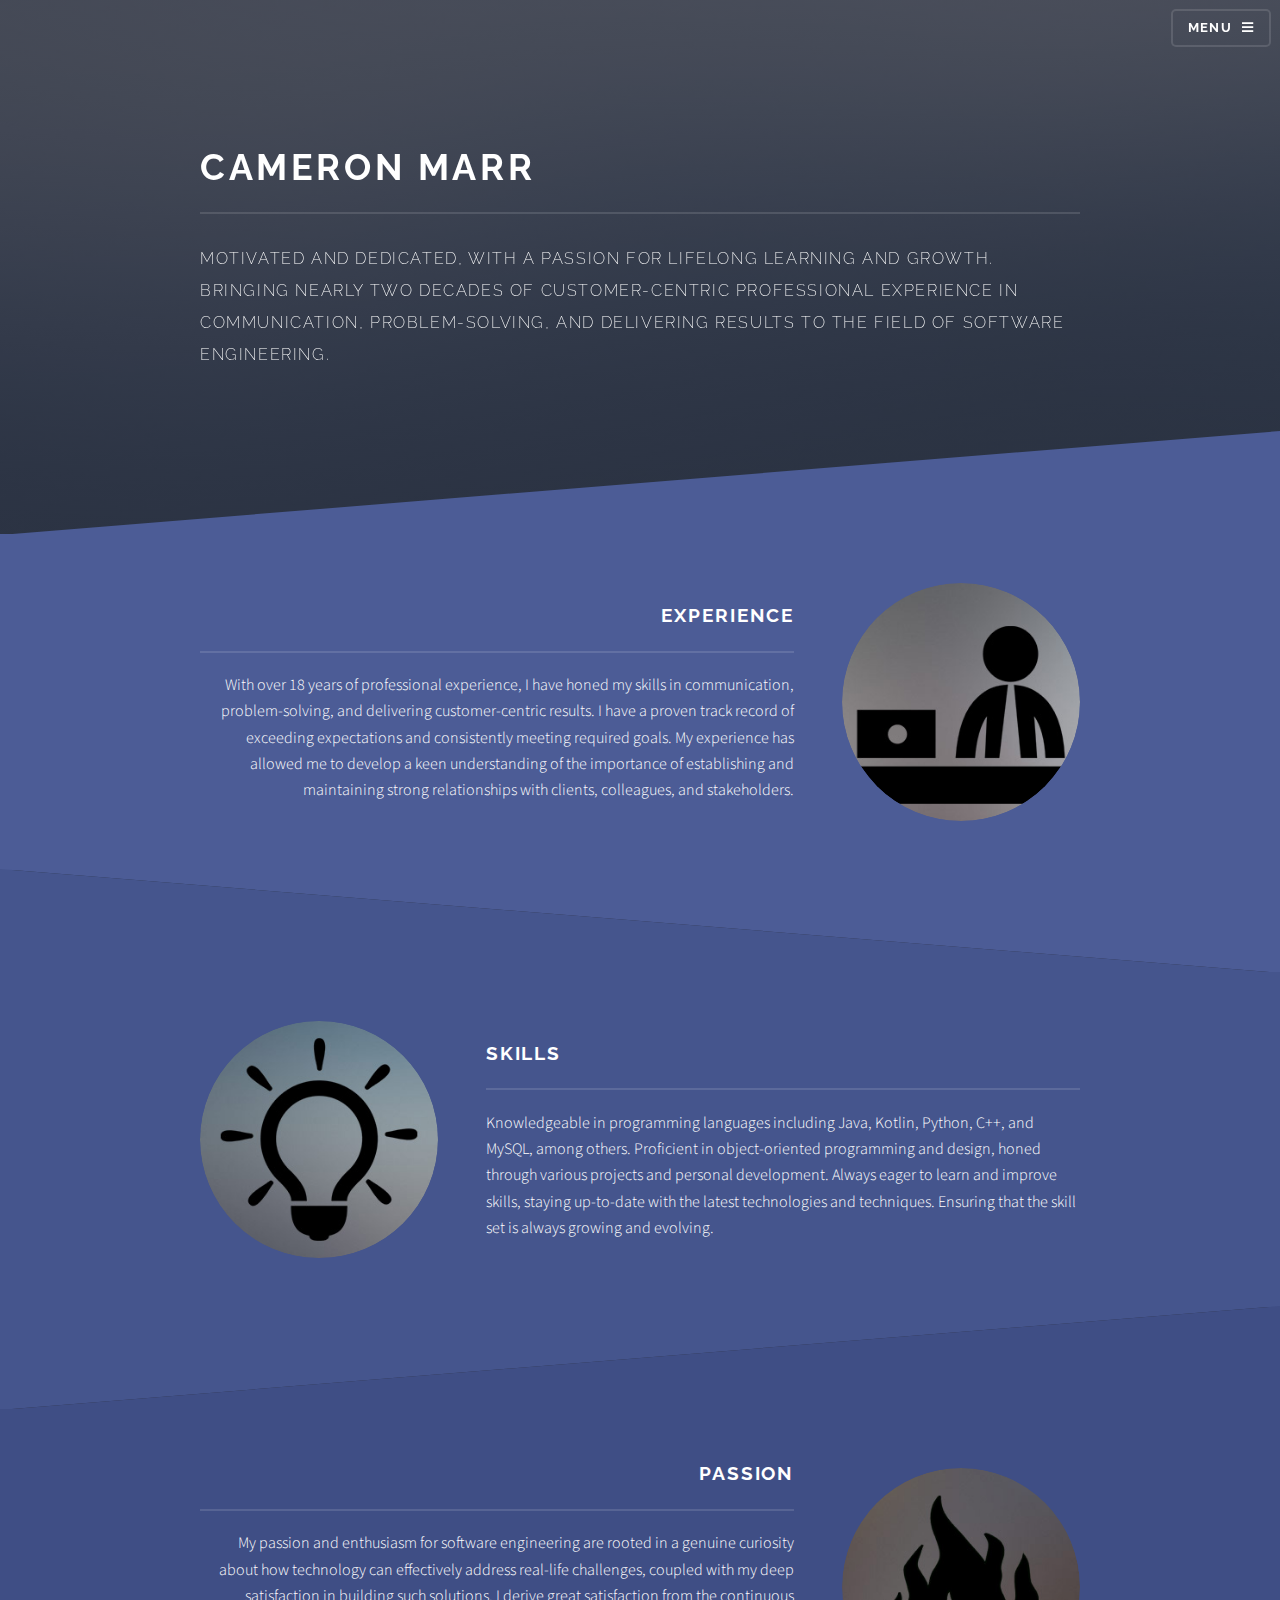
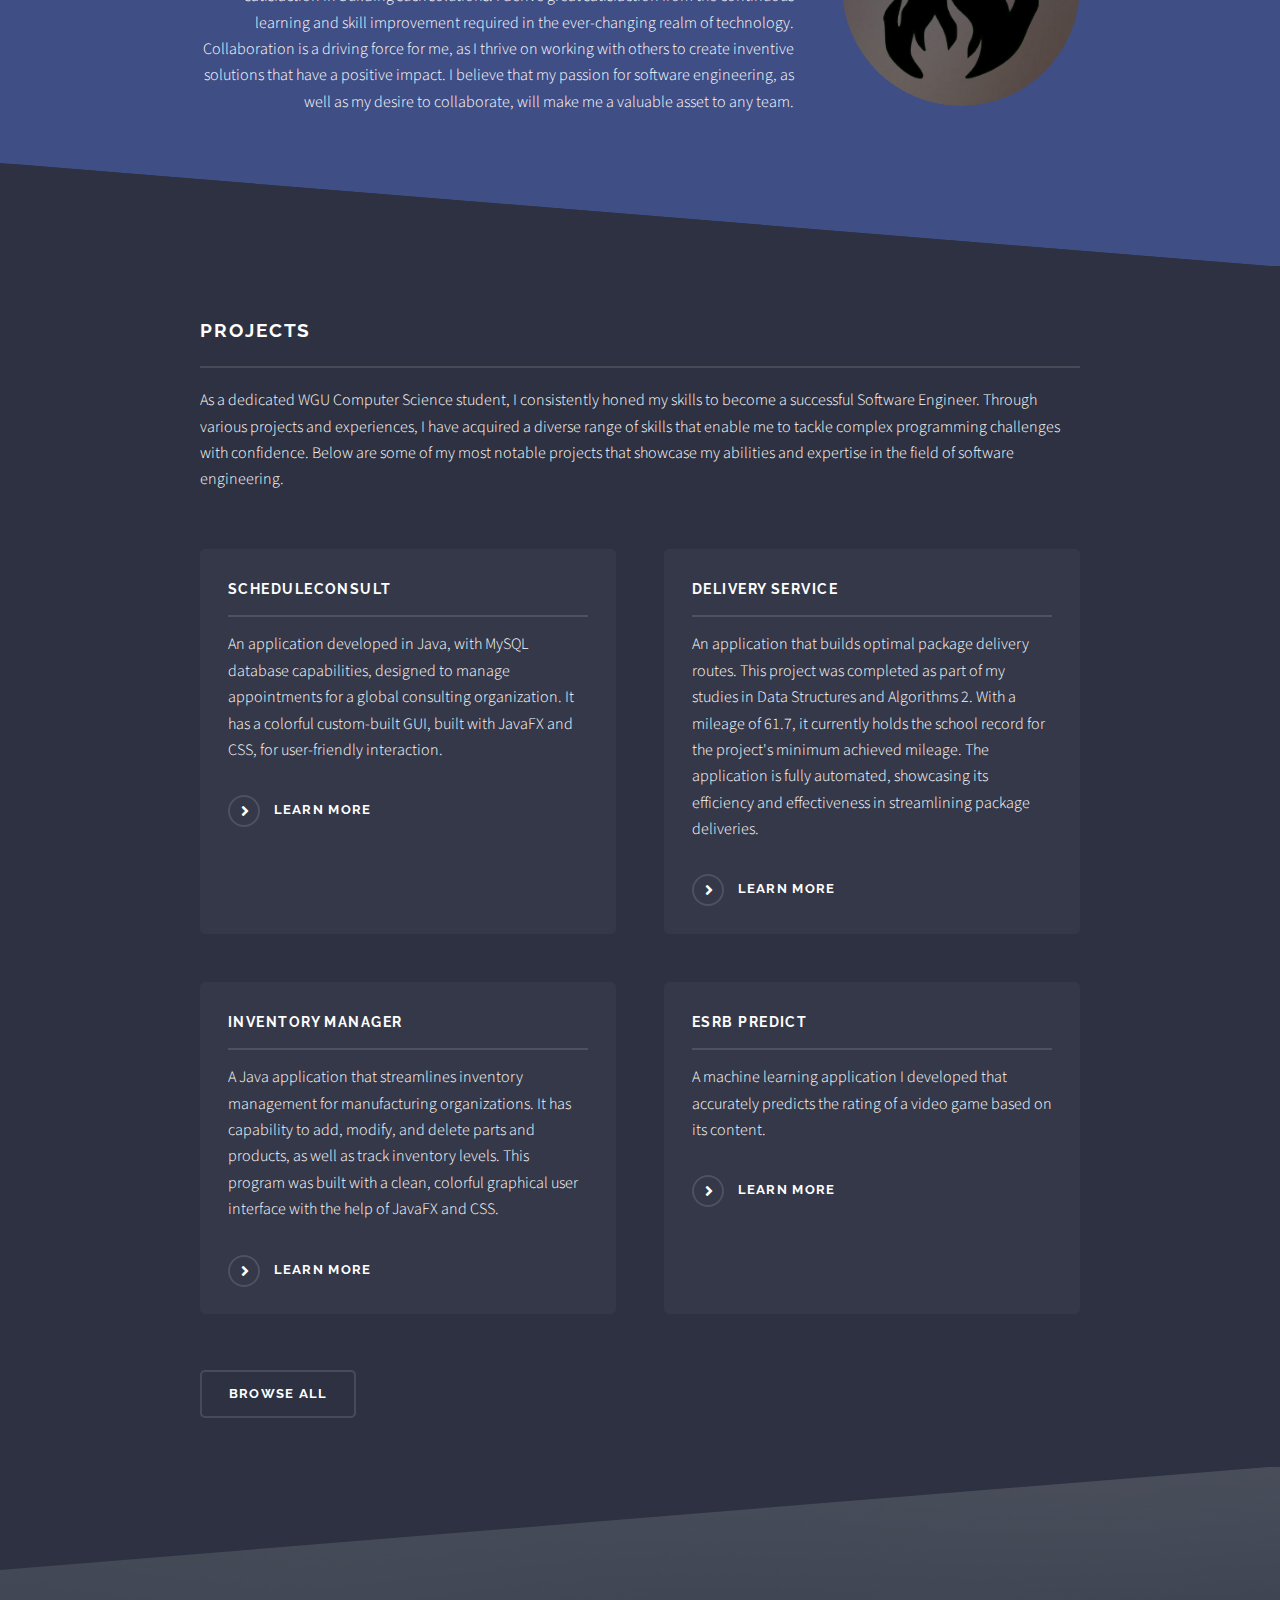
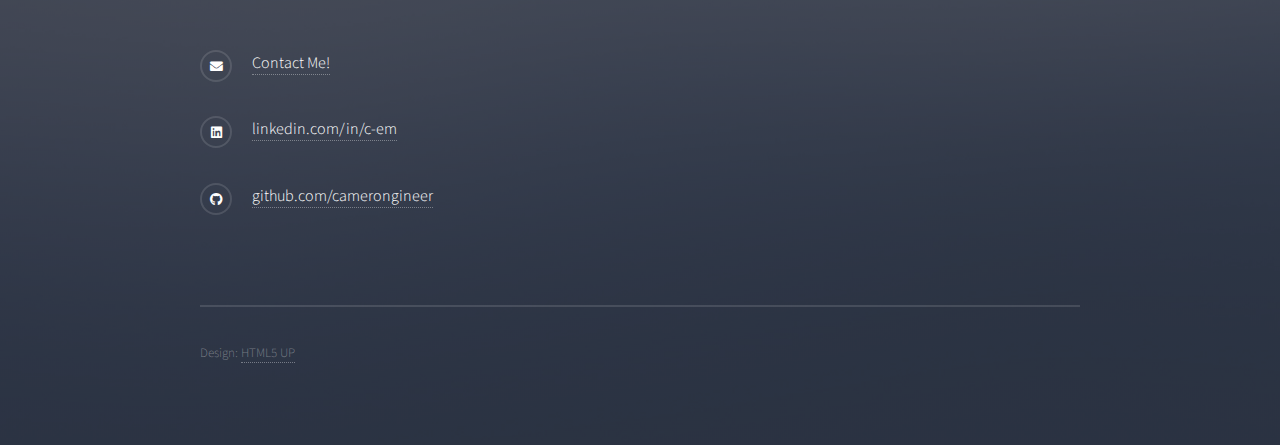
==== commit 2011182a: "Update profile" ====
--- a/index.html
+++ b/index.html
@@ -49,7 +49,7 @@
 					<section id="banner">
 						<div class="inner" style="user-select: none;">
 							<a href="https://www.linkedin.com/in/c-em/" class="image">
-								<img src="images/profile_pic_transparent.png" alt="" style="border-radius: 50%; width: 25vw; min-width: 200px; max-width: 500px; margin-bottom: 20px;" />
+								<img src="images/profile_transparent.png" alt="" style="border-radius: 45%; width: 25vw; min-width: 200px; max-width: 450px; margin-bottom: 15px;" />
 							</a>
 
 							<h2>Cameron Marr</h2>
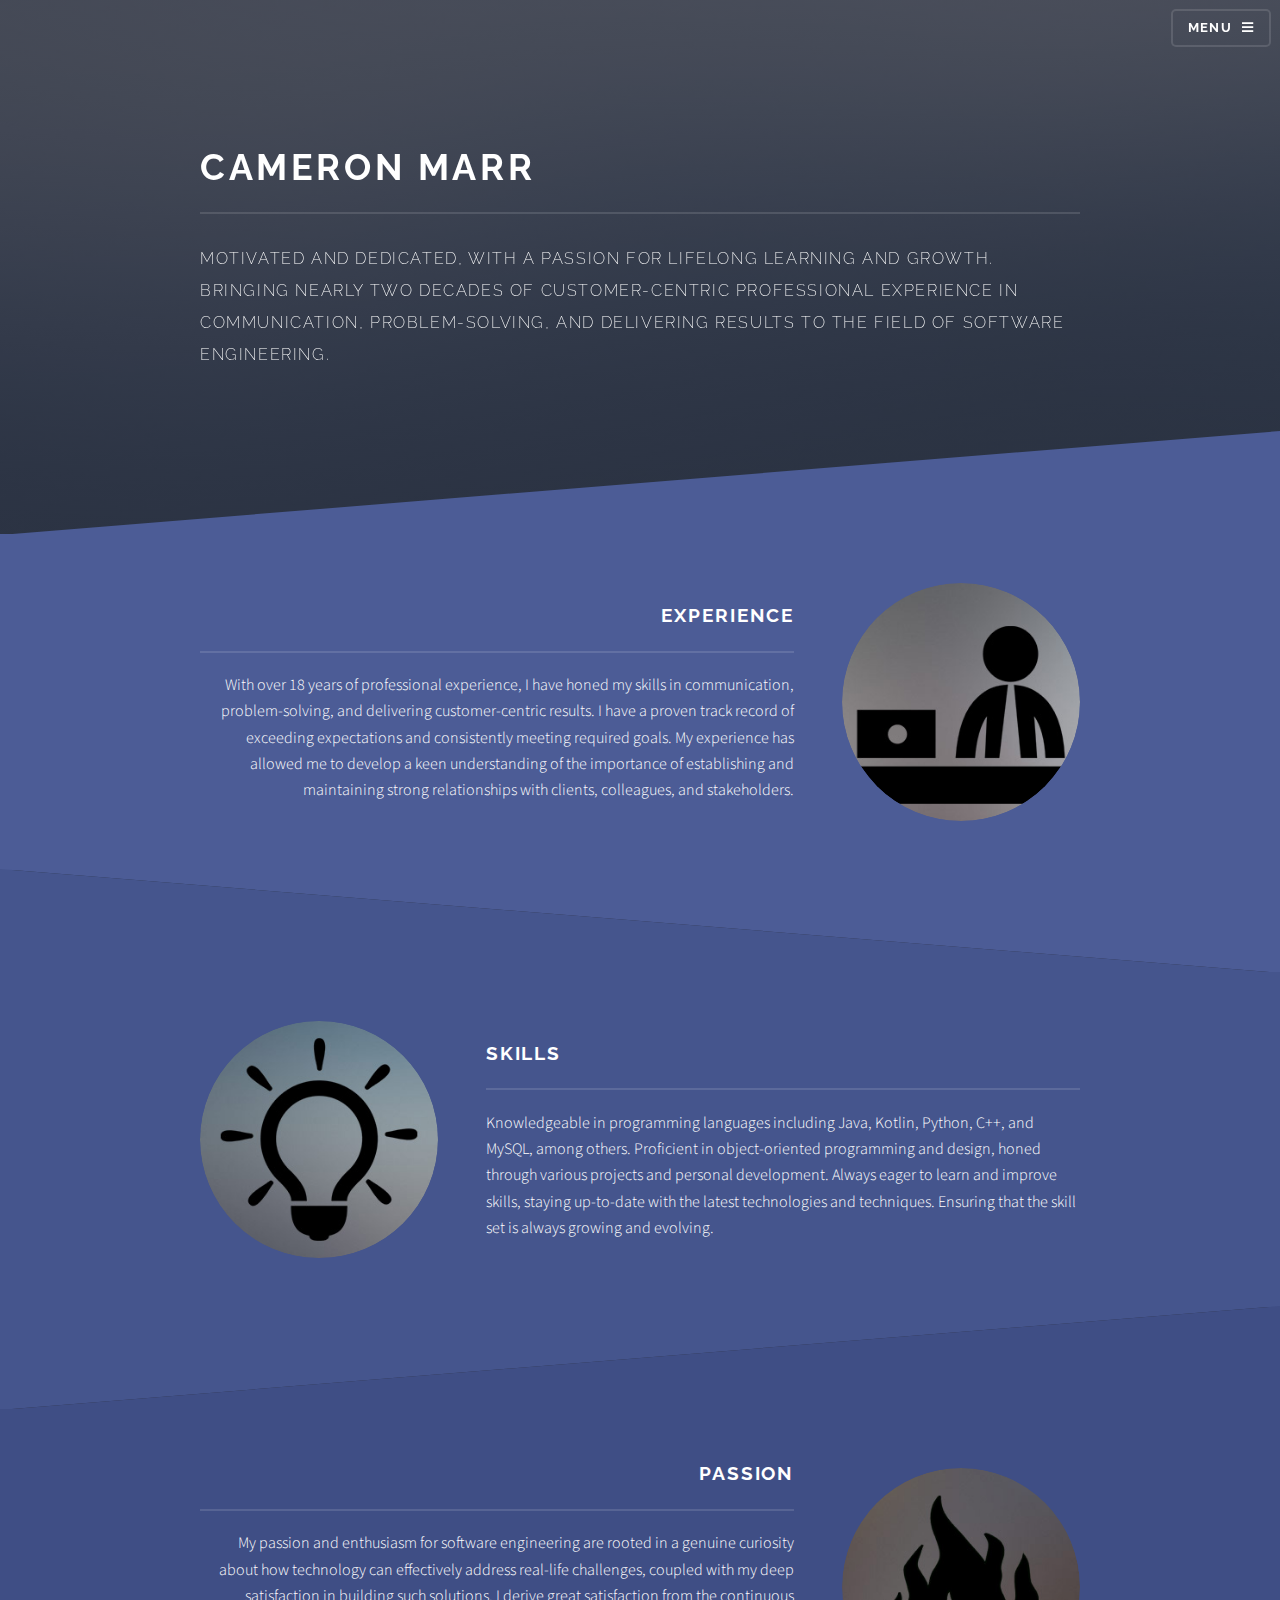
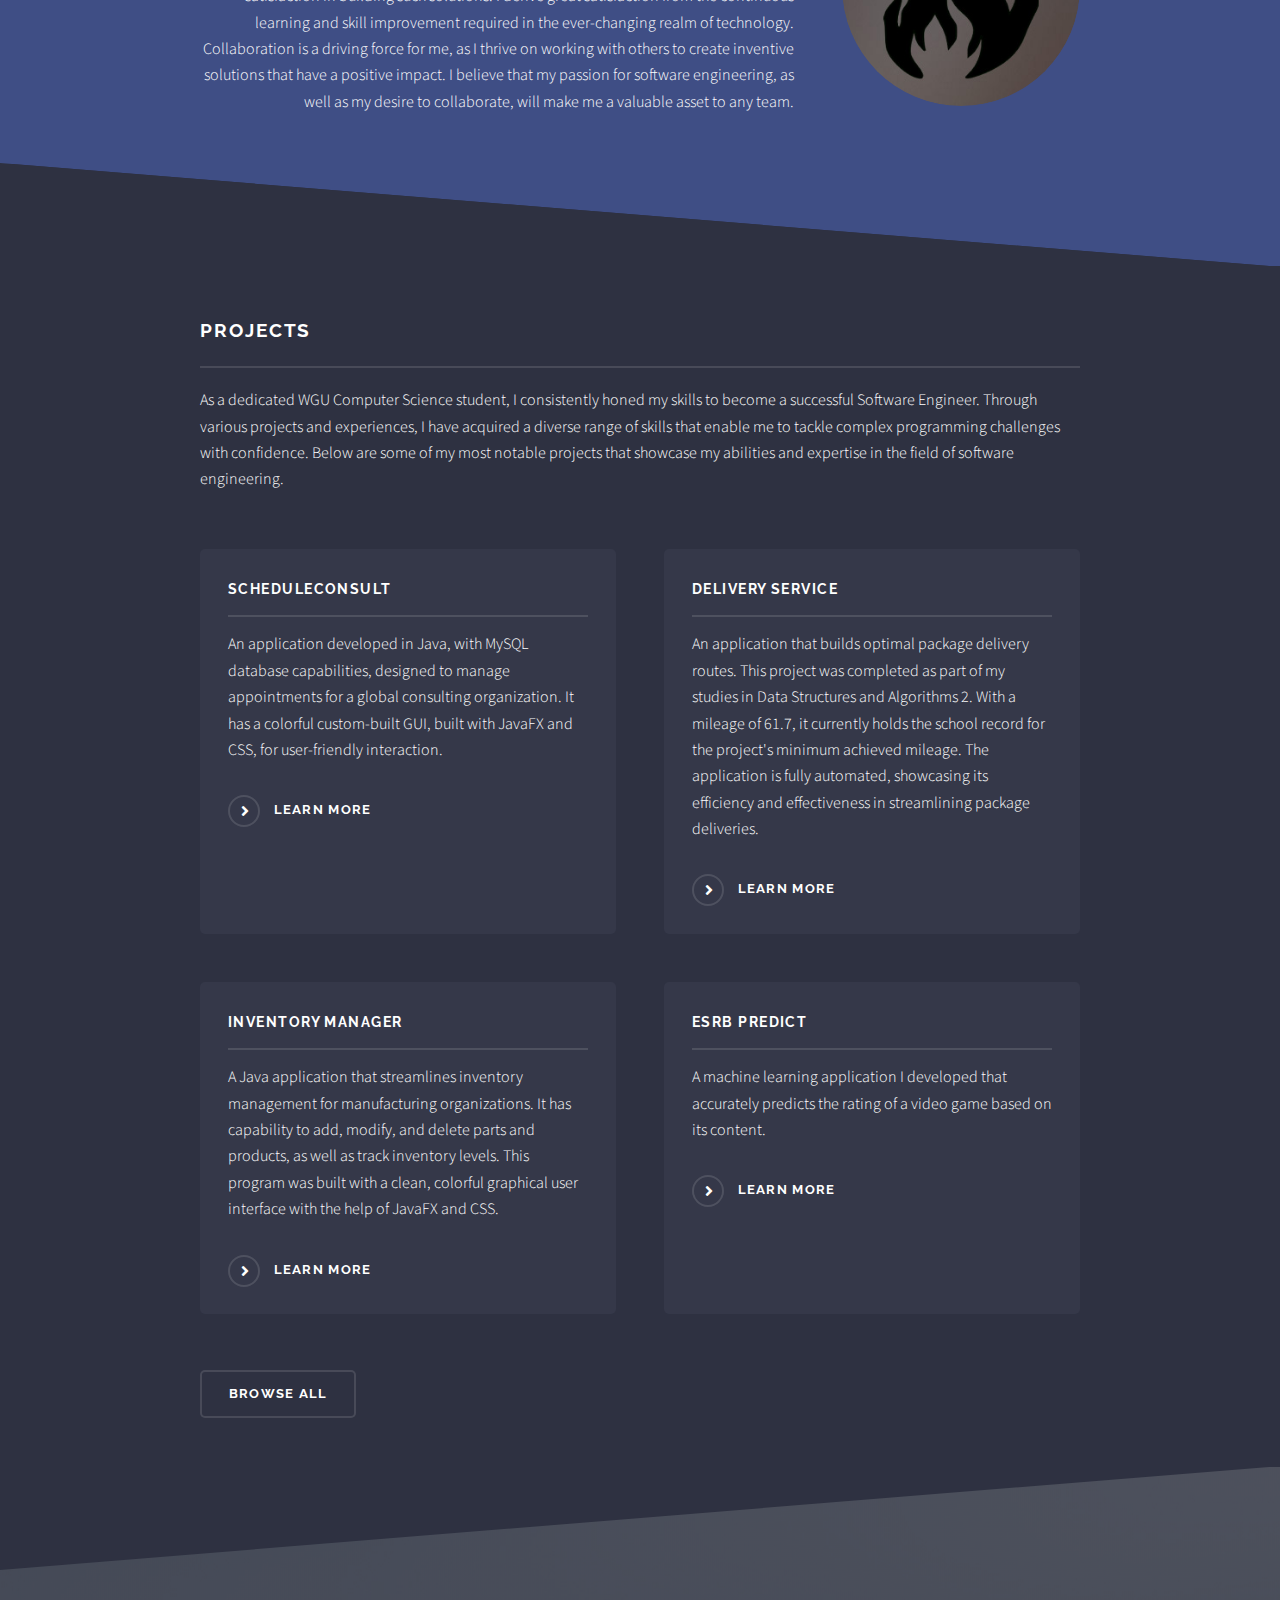
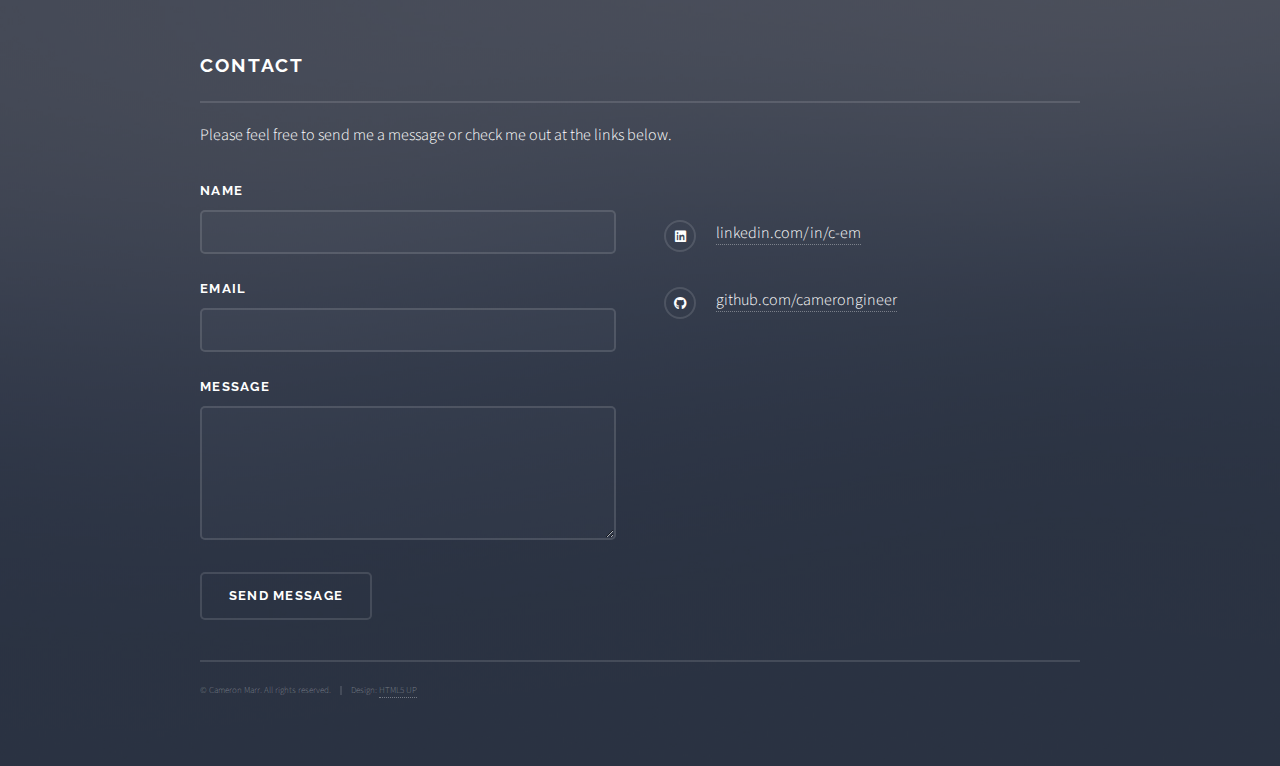
==== commit e1c127ff: "Add Contact Form" ====
--- a/index.html
+++ b/index.html
@@ -145,27 +145,29 @@
 				<!-- Footer -->
 					<section id="footer">
 						<div class="inner">
-<!--							<h2 class="major">Get in touch</h2>-->
-<!--							<p>Cras mattis ante fermentum, malesuada neque vitae, eleifend erat. Phasellus non pulvinar erat. Fusce tincidunt, nisl eget mattis egestas, purus ipsum consequat orci, sit amet lobortis lorem lacus in tellus. Sed ac elementum arcu. Quisque placerat auctor laoreet.</p>-->
-<!--							<form method="post" action="#">-->
-<!--								<div class="fields">-->
-<!--									<div class="field">-->
-<!--										<label for="name">Name</label>-->
-<!--										<input type="text" name="name" id="name" />-->
-<!--									</div>-->
-<!--									<div class="field">-->
-<!--										<label for="email">Email</label>-->
-<!--										<input type="email" name="email" id="email" />-->
-<!--									</div>-->
-<!--									<div class="field">-->
-<!--										<label for="message">Message</label>-->
-<!--										<textarea name="message" id="message" rows="4"></textarea>-->
-<!--									</div>-->
-<!--								</div>-->
-<!--								<ul class="actions">-->
-<!--									<li><input type="submit" value="Send Message" /></li>-->
-<!--								</ul>-->
-<!--							</form>-->
+							<h2 class="major">Contact</h2>
+							<p>Please feel free to send me a message or check me out at the links below.</p>
+							<form action="https://formsubmit.co/2f555658555633131ba62e988a7c3cd8" method="post">
+								<div class="fields">
+									<div class="field">
+										<label for="name">Name</label>
+										<input type="text" name="name" id="name" />
+									</div>
+									<div class="field">
+										<label for="email">Email</label>
+										<input type="email" name="email" id="email" />
+									</div>
+									<div class="field">
+										<label for="message">Message</label>
+										<textarea name="message" id="message" rows="4"></textarea>
+									</div>
+								</div>
+								<ul class="actions">
+									<li><input type="submit" value="Send Message" />
+										<input type="hidden" name="_next" value="https://camerongineer.github.io/thanks.html">
+									</li>
+								</ul>
+							</form>
 							<ul class="contact" id="contact">
 <!--								<li class="icon solid fa-home">-->
 <!--									Untitled Inc<br />-->
@@ -174,12 +176,13 @@
 <!--								</li>-->
 <!--								<li class="icon solid fa-phone">(000) 000-0000</li>-->
 <!--								<li class="icon brands fa-twitter"><a href="#">twitter.com/untitled-tld</a></li>-->
-								<li class="icon solid fa-envelope"><a href="mailto:c-em@outlook.com">Contact Me!</a></li>
+								<li></li>
+								<li></li>
 								<li class="icon brands fa-linkedin"><a href="https://www.linkedin.com/in/c-em/">linkedin.com/in/c-em</a></li>
 								<li class="icon brands fa-github"><a href="https://github.com/camerongineer">github.com/camerongineer</a></li>
 							</ul>
-							<ul class="copyright">
-								<li style="font-size: small; ">Design: <a href="http://html5up.net">HTML5 UP</a></li>
+							<ul class="copyright"  style="font-size: x-small">
+								<li>&copy; Cameron Marr. All rights reserved.</li><li>Design: <a href="http://html5up.net">HTML5 UP</a></li>
 							</ul>
 						</div>
 					</section>
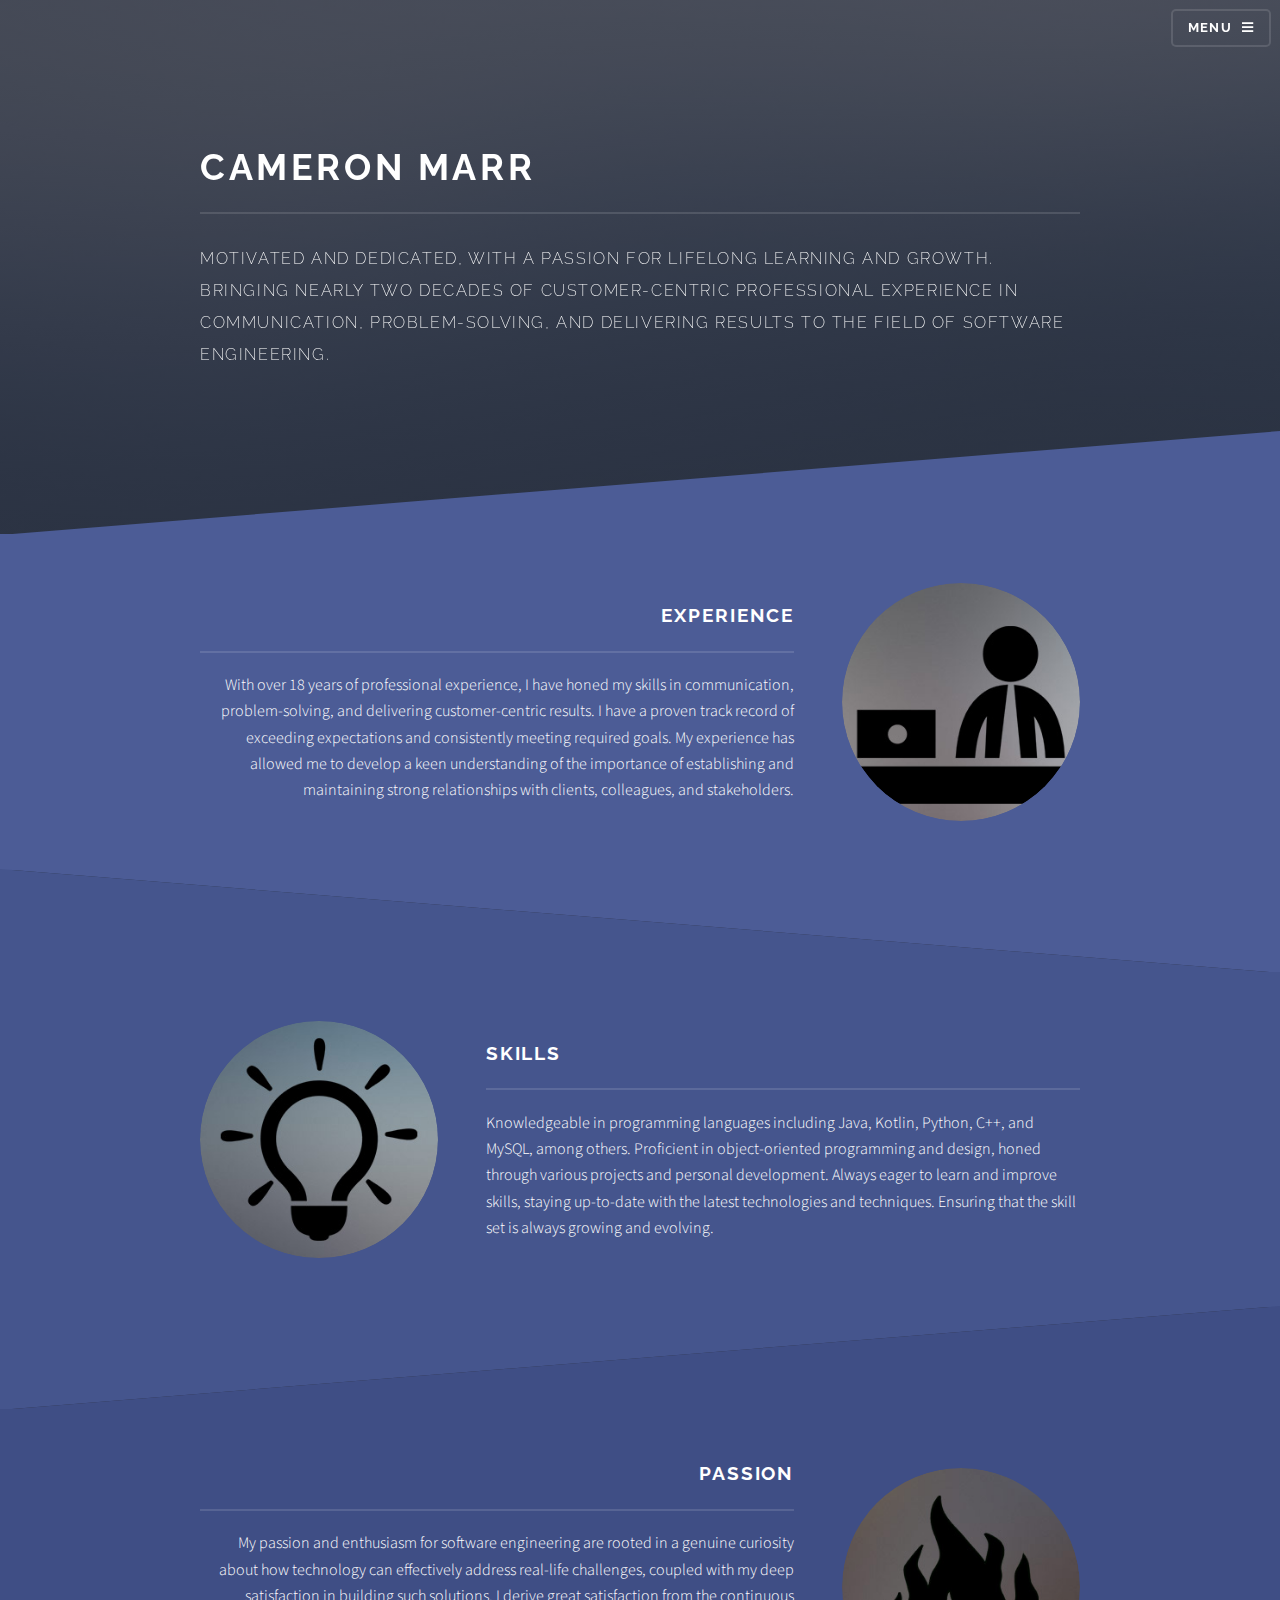
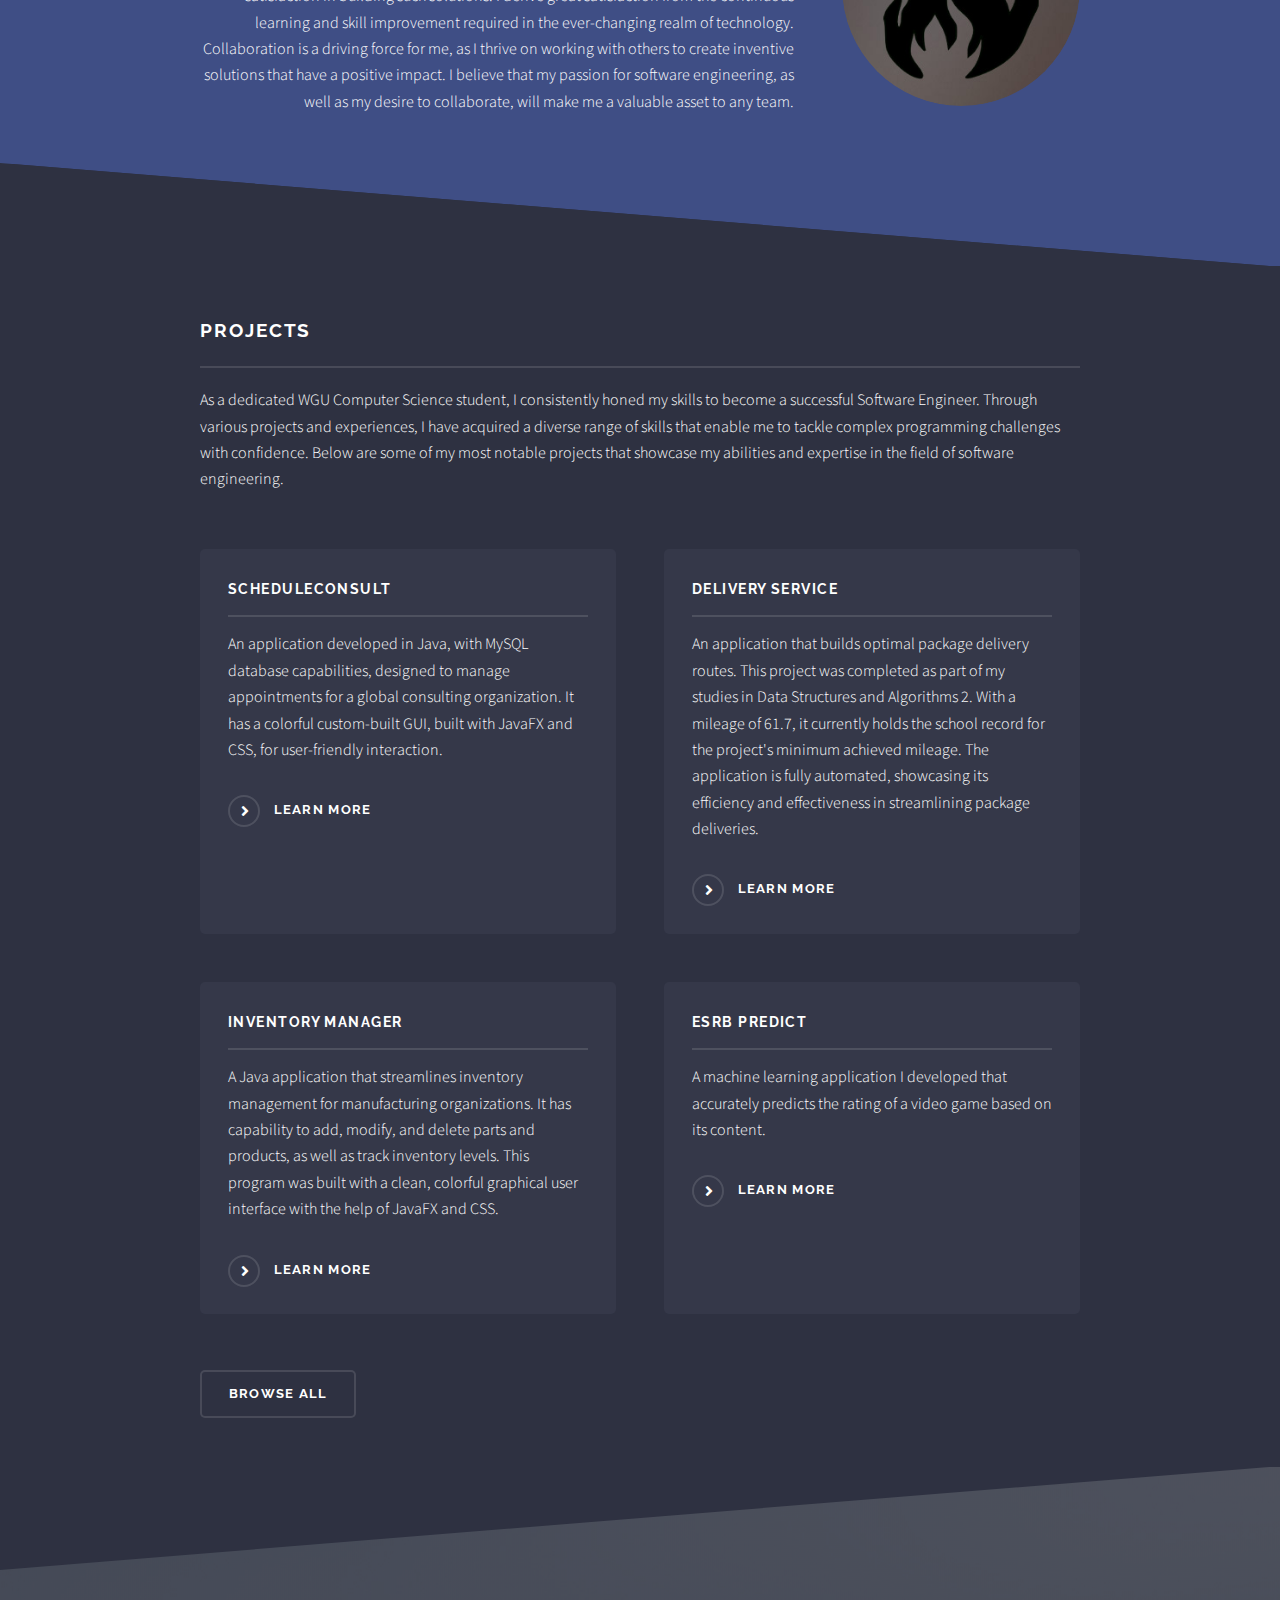
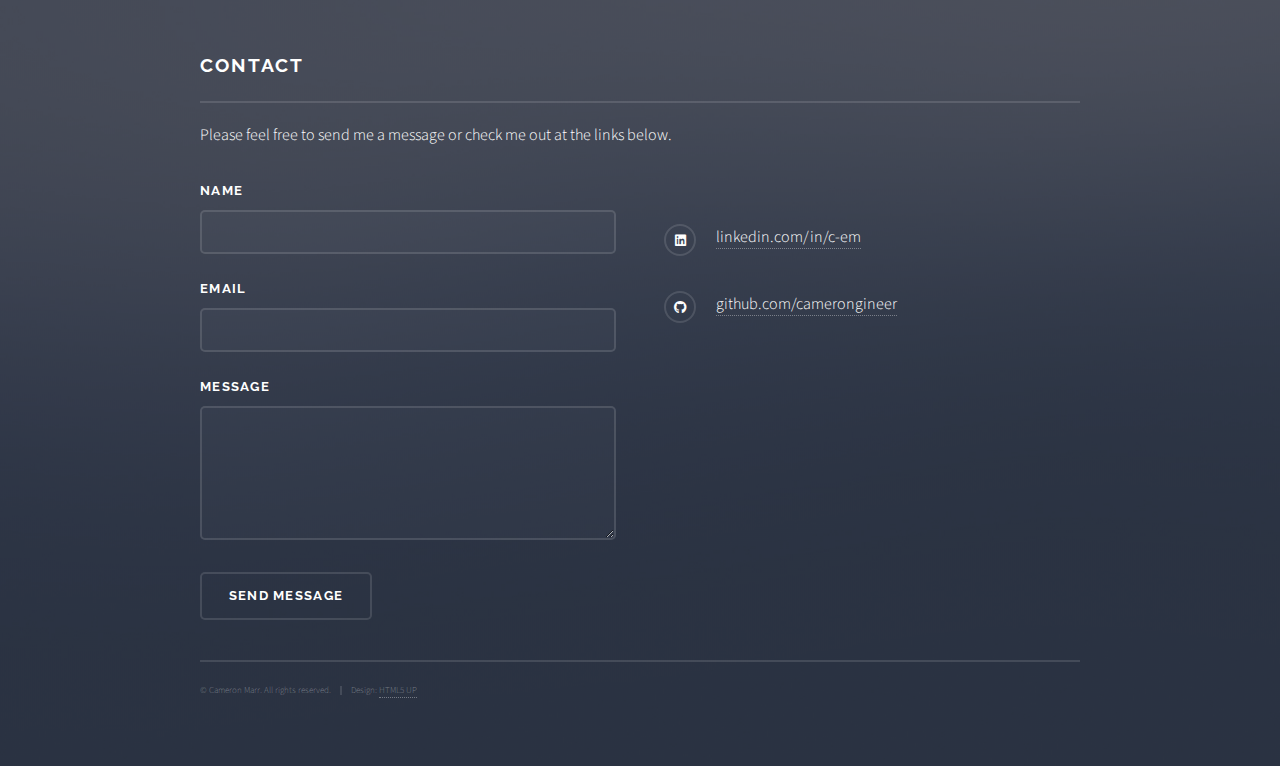
==== commit f3355438: "Fix padding issue" ====
--- a/index.html
+++ b/index.html
@@ -168,7 +168,7 @@
 									</li>
 								</ul>
 							</form>
-							<ul class="contact" id="contact">
+							<ul class="contact" id="contact" style="padding-top: 5%">
 <!--								<li class="icon solid fa-home">-->
 <!--									Untitled Inc<br />-->
 <!--									1234 Somewhere Road Suite #2894<br />-->
@@ -176,8 +176,6 @@
 <!--								</li>-->
 <!--								<li class="icon solid fa-phone">(000) 000-0000</li>-->
 <!--								<li class="icon brands fa-twitter"><a href="#">twitter.com/untitled-tld</a></li>-->
-								<li></li>
-								<li></li>
 								<li class="icon brands fa-linkedin"><a href="https://www.linkedin.com/in/c-em/">linkedin.com/in/c-em</a></li>
 								<li class="icon brands fa-github"><a href="https://github.com/camerongineer">github.com/camerongineer</a></li>
 							</ul>
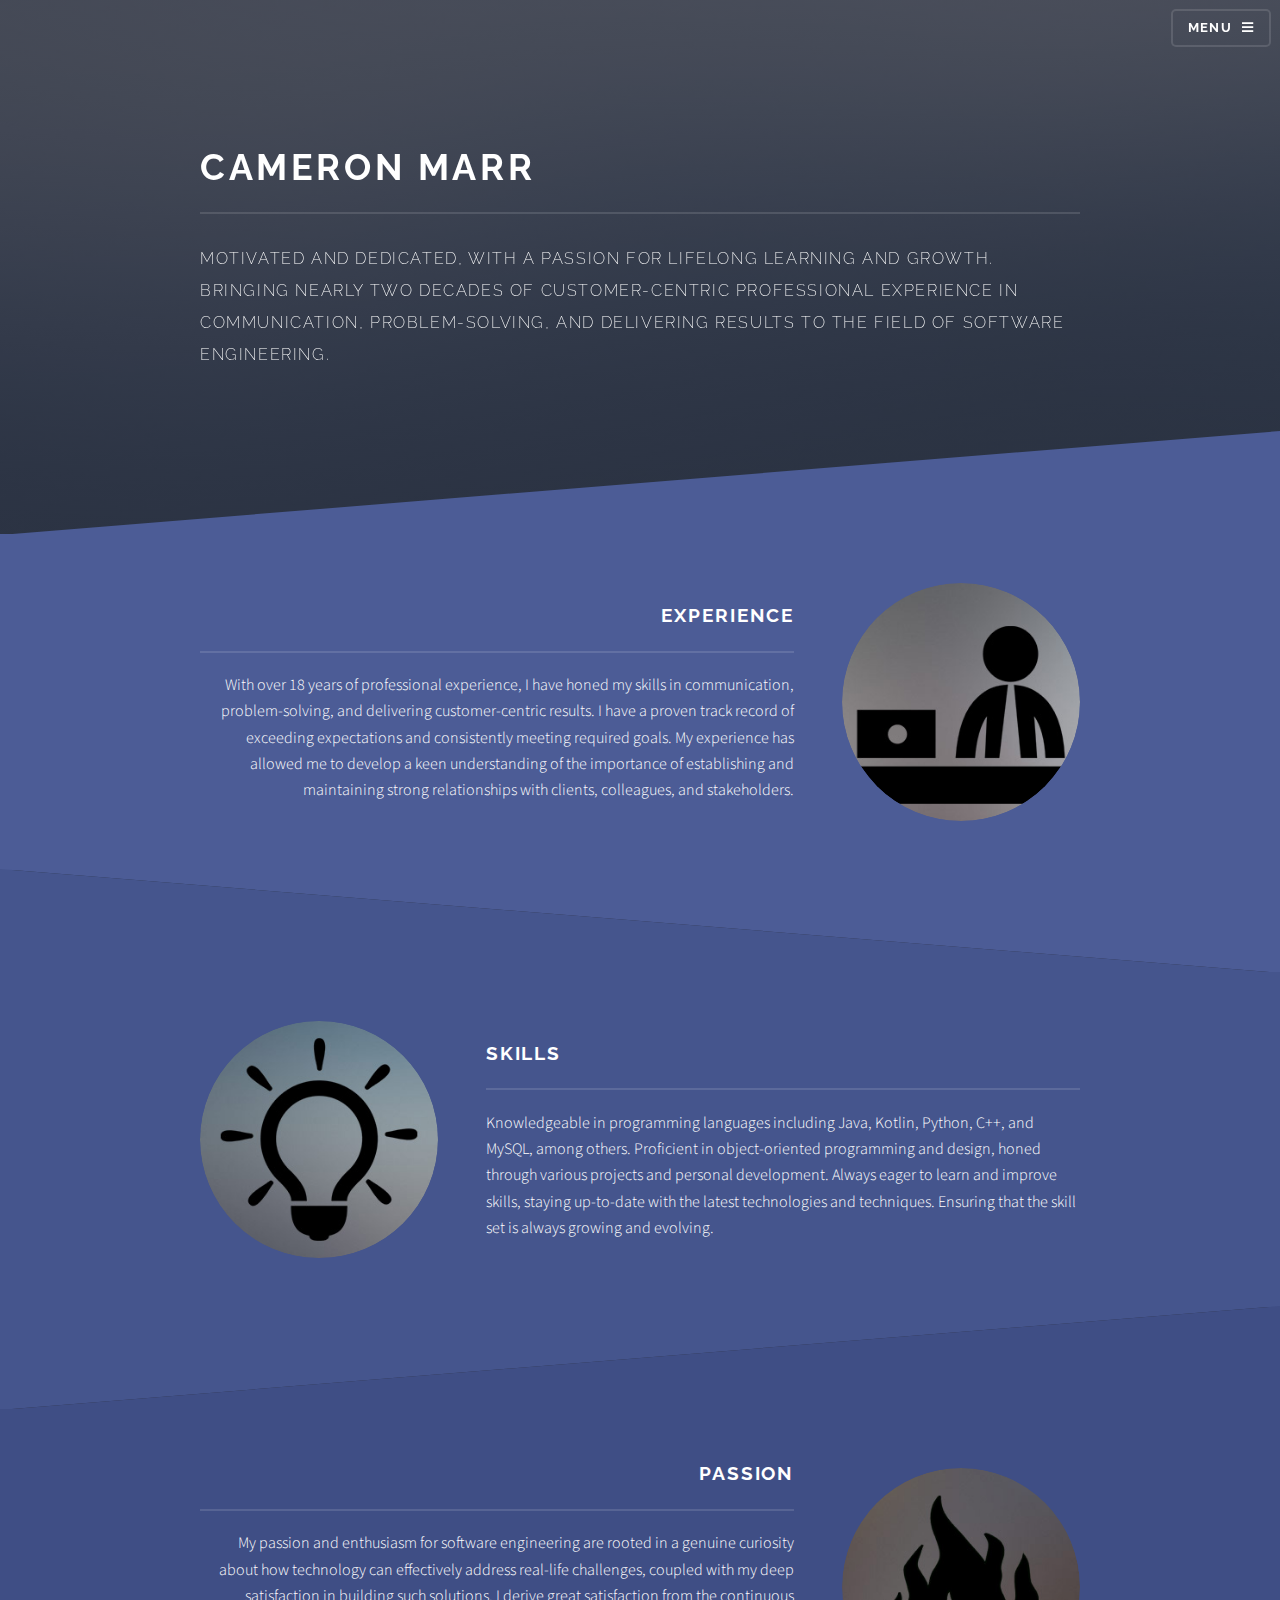
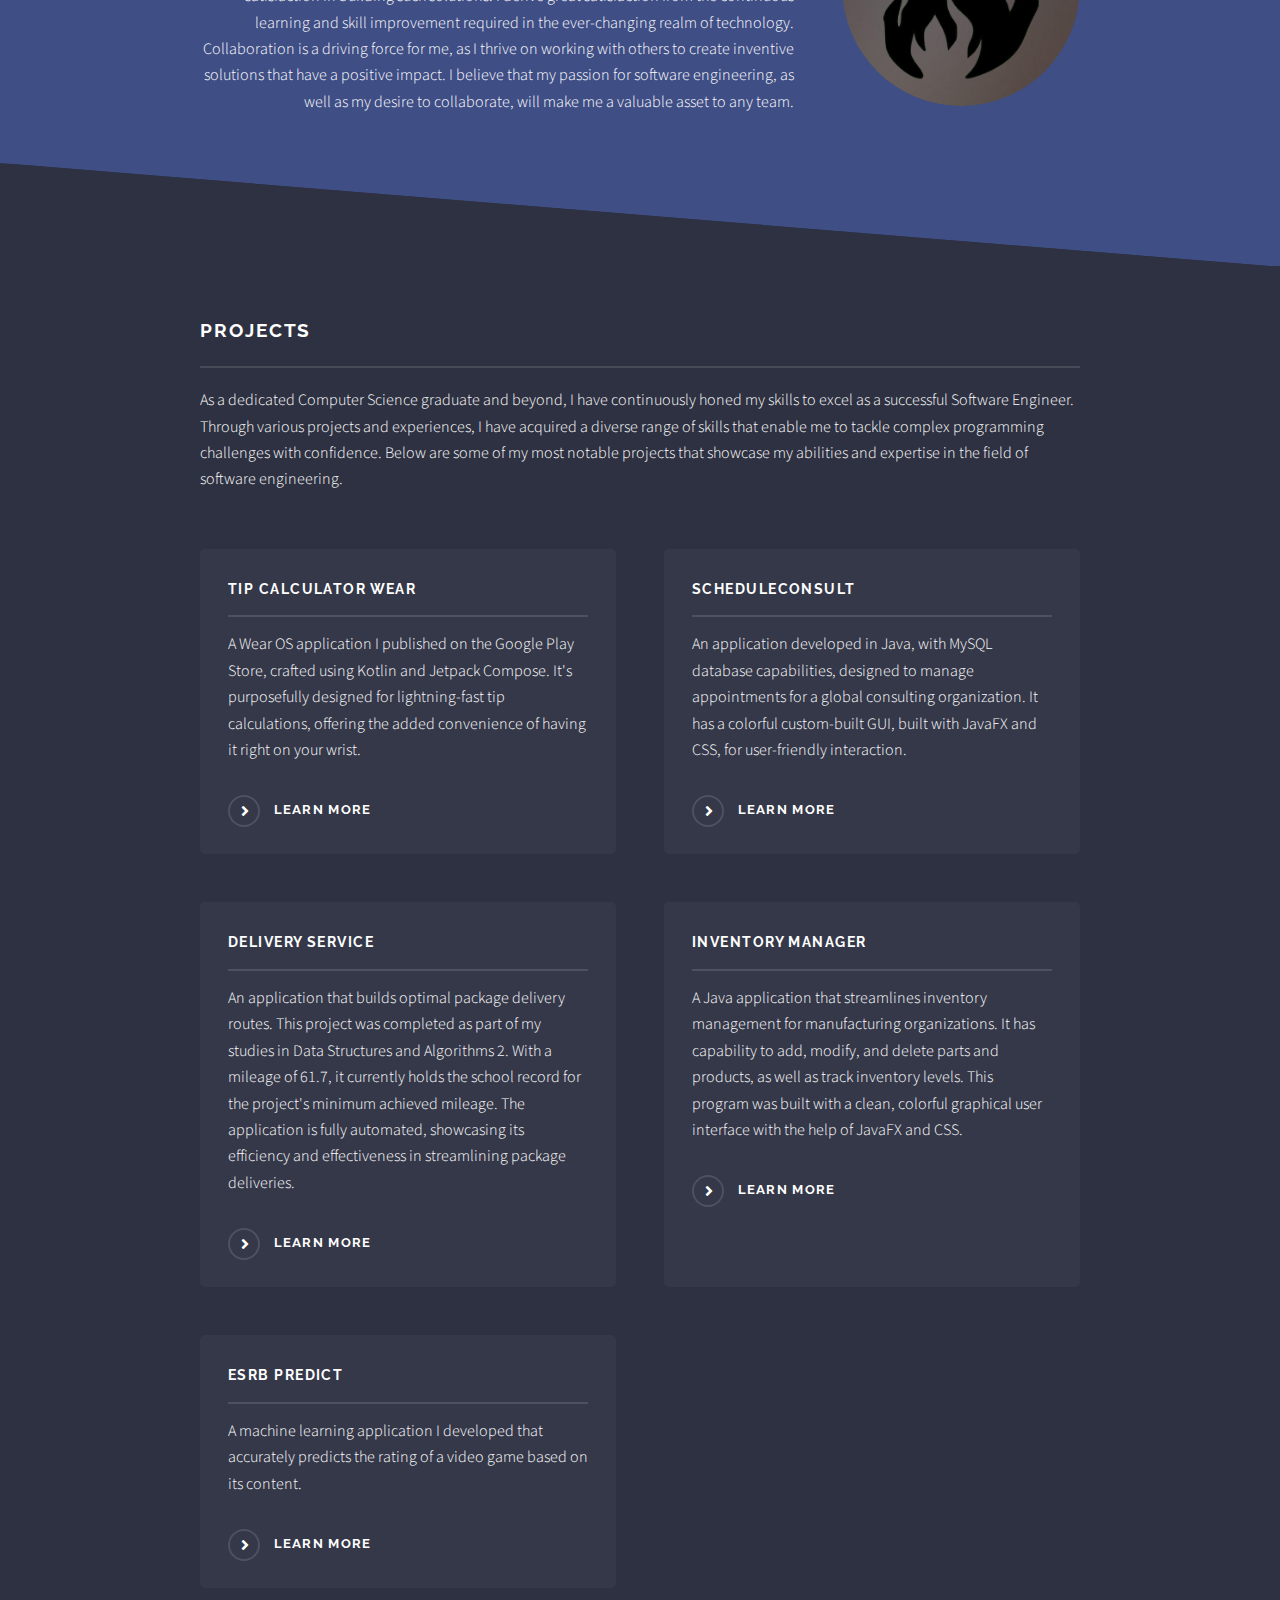
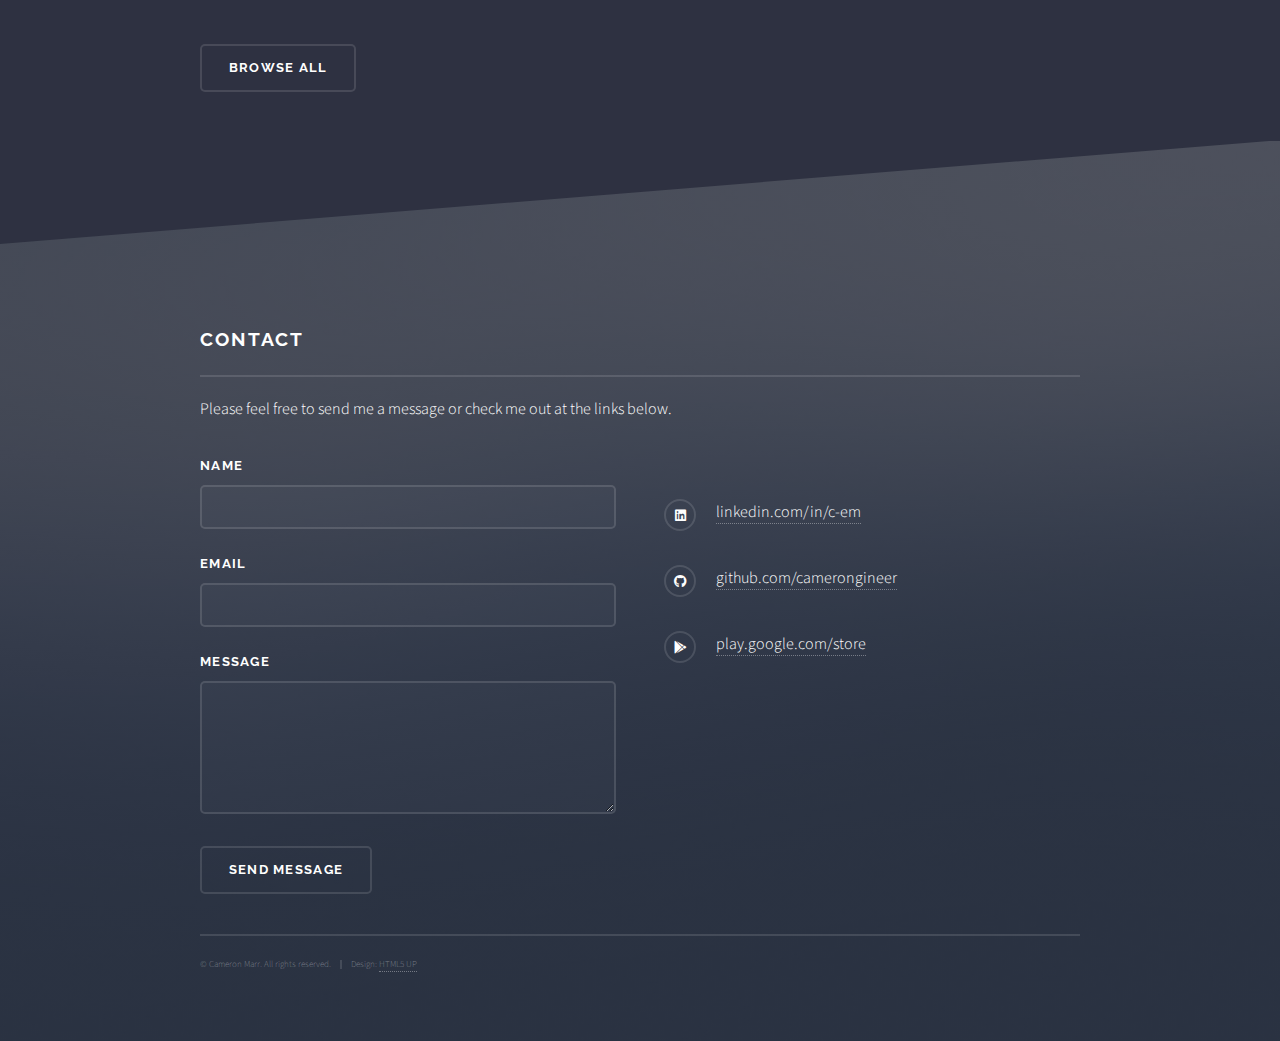
==== commit f2d5a93a: "Add new project" ====
--- a/index.html
+++ b/index.html
@@ -10,6 +10,7 @@
 		<meta charset="utf-8" />
 		<meta name="viewport" content="width=device-width, initial-scale=1, user-scalable=no" />
 		<link rel="stylesheet" href="assets/css/main.css" />
+		<link rel="shortcut icon" type="image/x-icon" href="images/icon.ico" />
 		<noscript><link rel="stylesheet" href="assets/css/noscript.css" /></noscript>
 	</head>
 	<body class="is-preload">
@@ -101,8 +102,14 @@
 							<section id="four" class="wrapper alt style1">
 								<div class="inner">
 									<h2 class="major">Projects</h2>
-									<p>As a dedicated WGU Computer Science student, I consistently honed my skills to become a successful Software Engineer. Through various projects and experiences, I have acquired a diverse range of skills that enable me to tackle complex programming challenges with confidence. Below are some of my most notable projects that showcase my abilities and expertise in the field of software engineering.</p>
+									<p>As a dedicated Computer Science graduate and beyond, I have continuously honed my skills to excel as a successful Software Engineer. Through various projects and experiences, I have acquired a diverse range of skills that enable me to tackle complex programming challenges with confidence. Below are some of my most notable projects that showcase my abilities and expertise in the field of software engineering.</p>
 									<section class="features">
+										<article>
+											<a href="https://play.google.com/store/apps/details?id=com.camerongineer.tipcalculatorwear" class="image"><img src="https://lh3.googleusercontent.com/qAWT6GFvf9sXy1Cm0YXikA0y8RSqrdlMQGhlywbUvoeVjsgfWRFJvgaHS_OaynATCNS7" loading="lazy" alt="" /></a>
+											<h3 class="major">Tip Calculator Wear</h3>
+											<p>A Wear OS application I published on the Google Play Store, crafted using Kotlin and Jetpack Compose. It's purposefully designed for lightning-fast tip calculations, offering the added convenience of having it right on your wrist.</p>
+											<a href="https://play.google.com/store/apps/details?id=com.camerongineer.tipcalculatorwear" class="special">Learn more</a>
+										</article>
 										<article>
 											<a href="https://github.com/camerongineer/ScheduleConsult_Java" class="image"><img src="https://user-images.githubusercontent.com/93474097/255036342-635b5f69-f06b-4c7e-a6e7-af4d6abe7bf8.gif" loading="lazy" alt="" /></a>
 											<h3 class="major">ScheduleConsult</h3>
@@ -178,6 +185,7 @@
 <!--								<li class="icon brands fa-twitter"><a href="#">twitter.com/untitled-tld</a></li>-->
 								<li class="icon brands fa-linkedin"><a href="https://www.linkedin.com/in/c-em/">linkedin.com/in/c-em</a></li>
 								<li class="icon brands fa-github"><a href="https://github.com/camerongineer">github.com/camerongineer</a></li>
+								<li class="icon brands fa-google-play"><a href="https://play.google.com/store/apps/dev?id=8268426872390025768">play.google.com/store</a></li>
 							</ul>
 							<ul class="copyright"  style="font-size: x-small">
 								<li>&copy; Cameron Marr. All rights reserved.</li><li>Design: <a href="http://html5up.net">HTML5 UP</a></li>
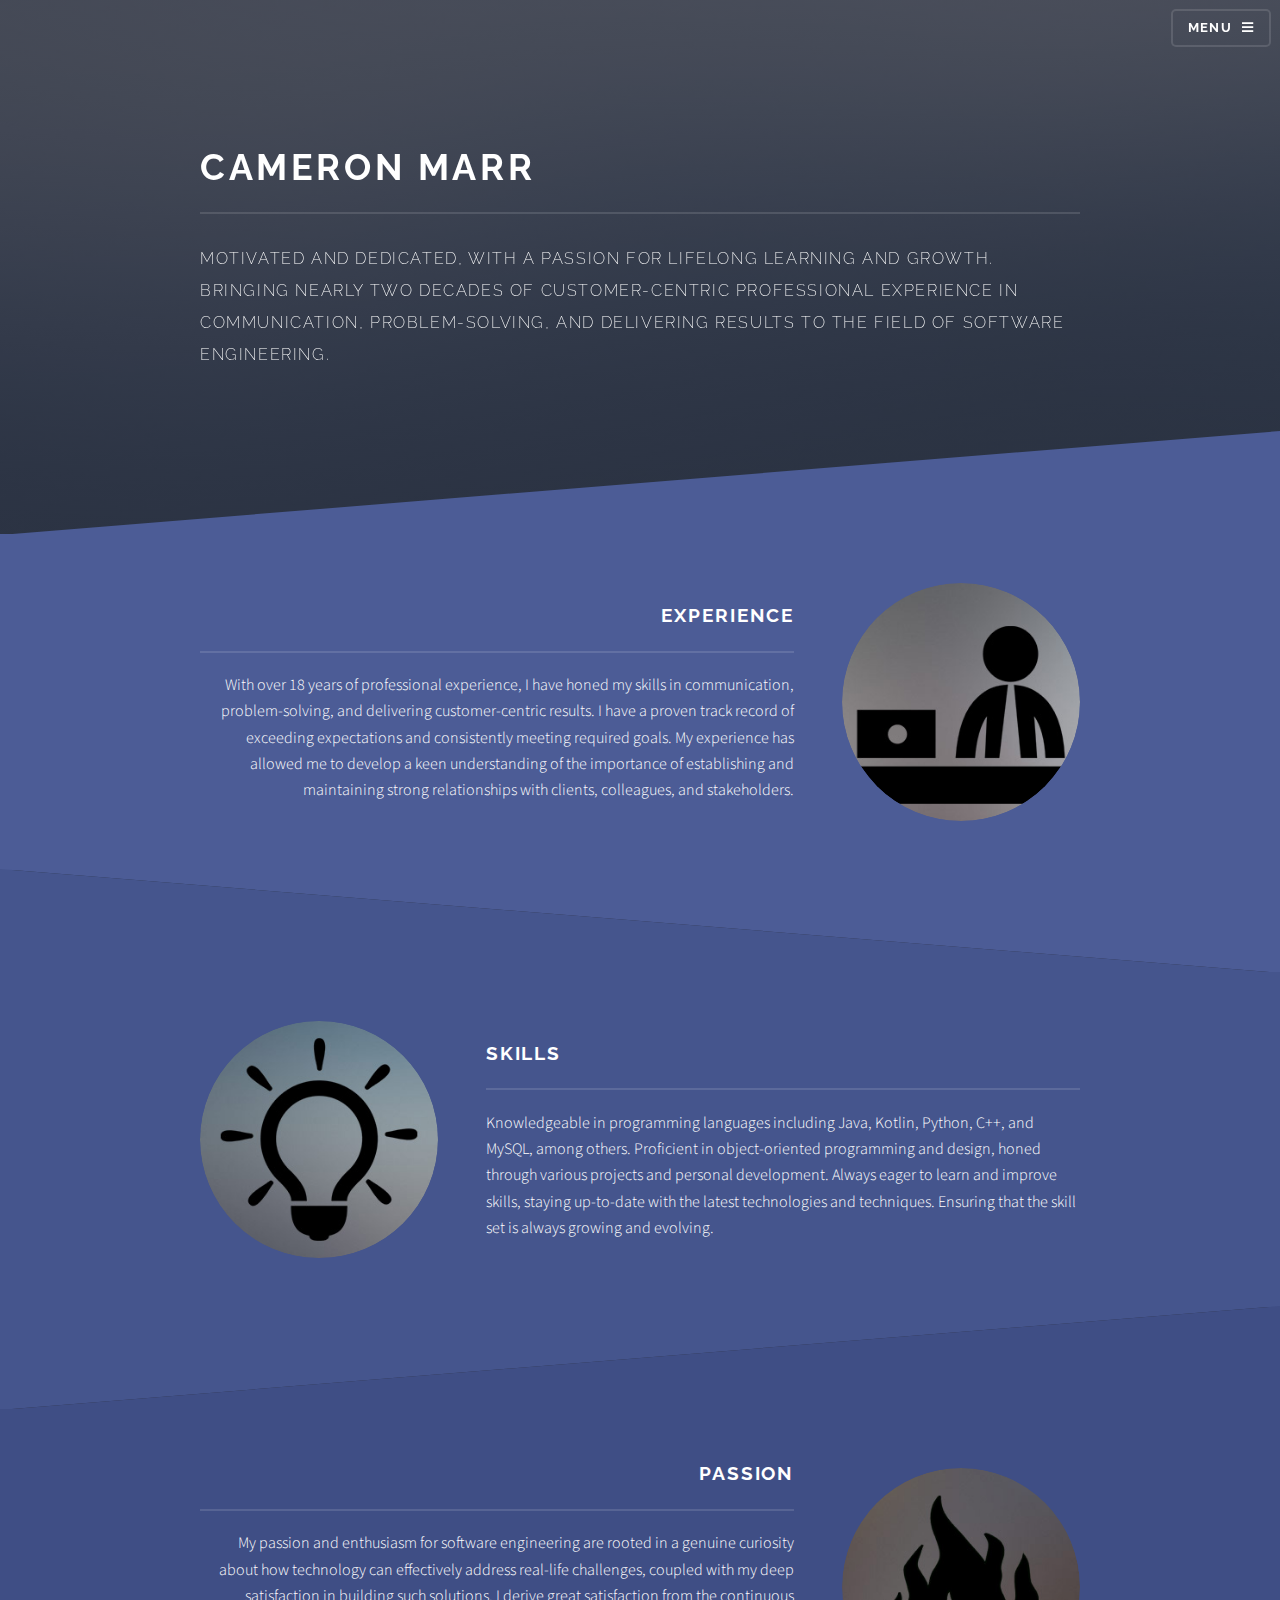
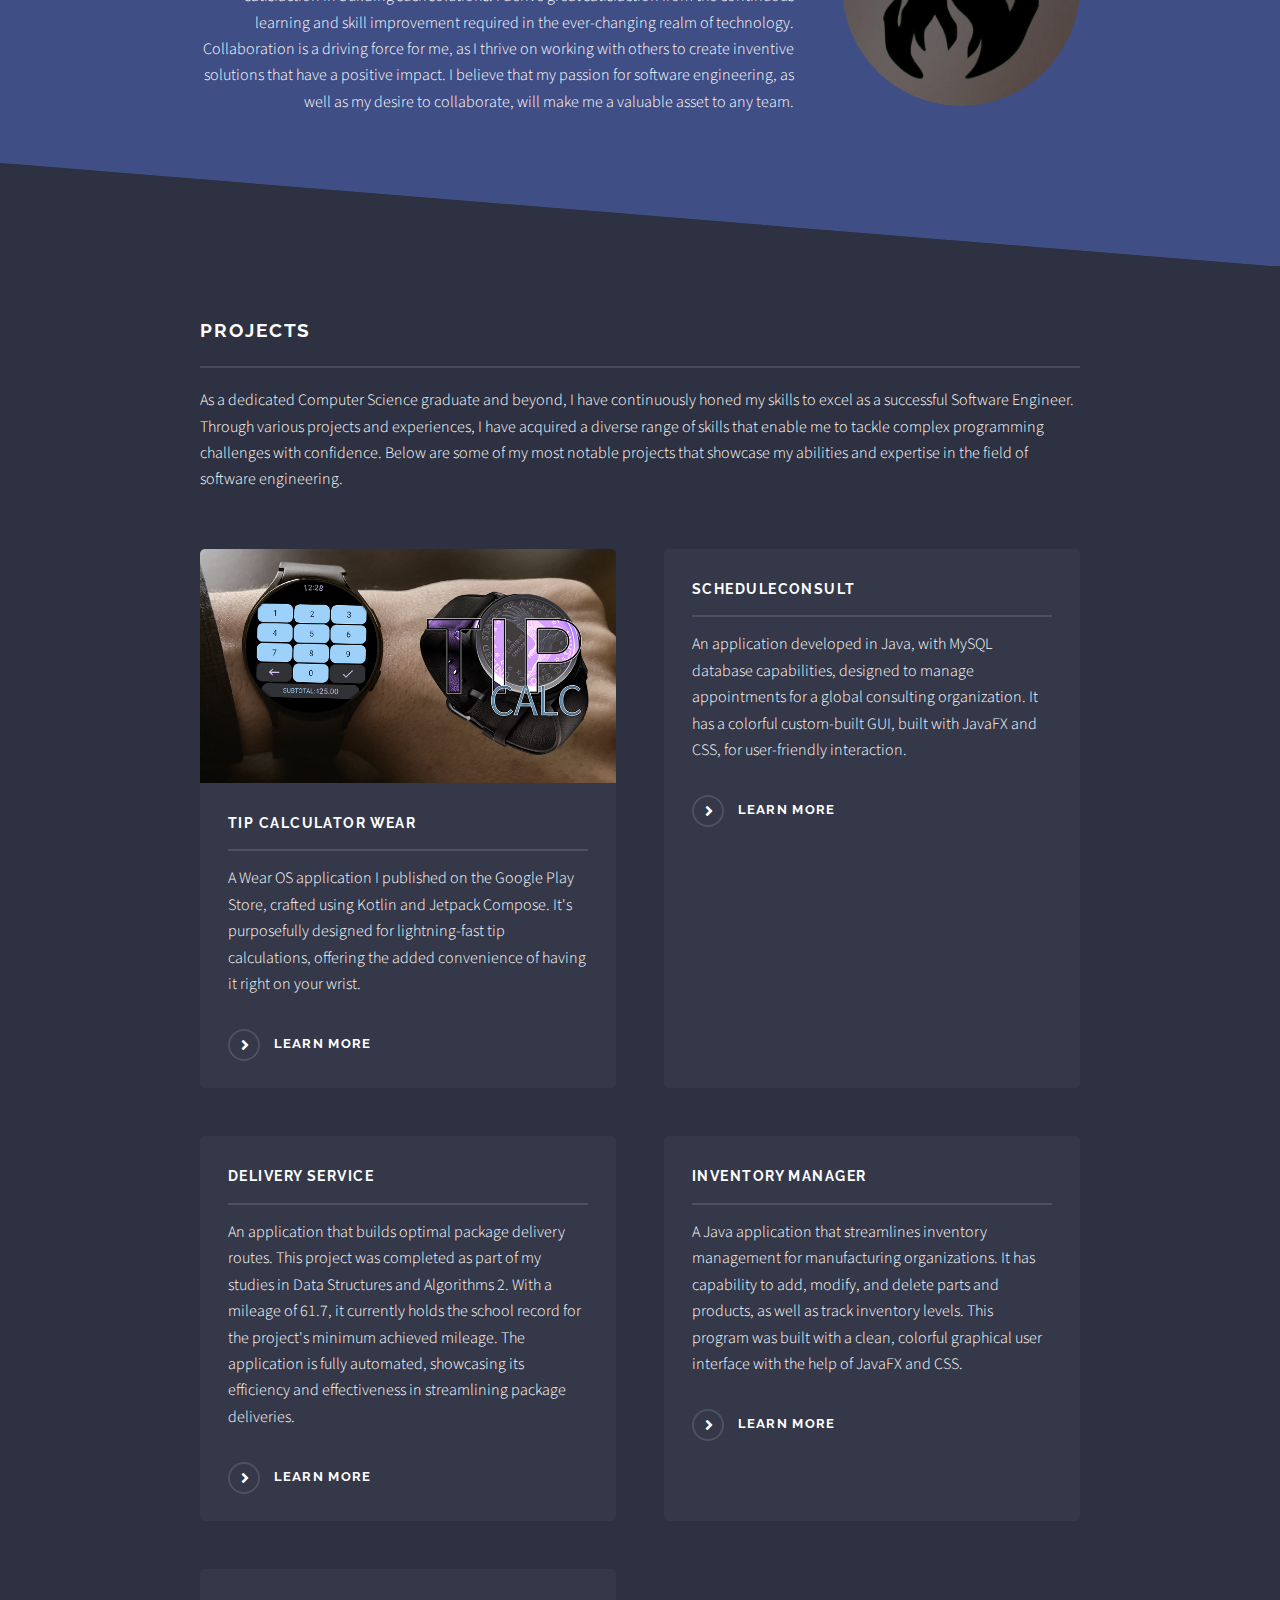
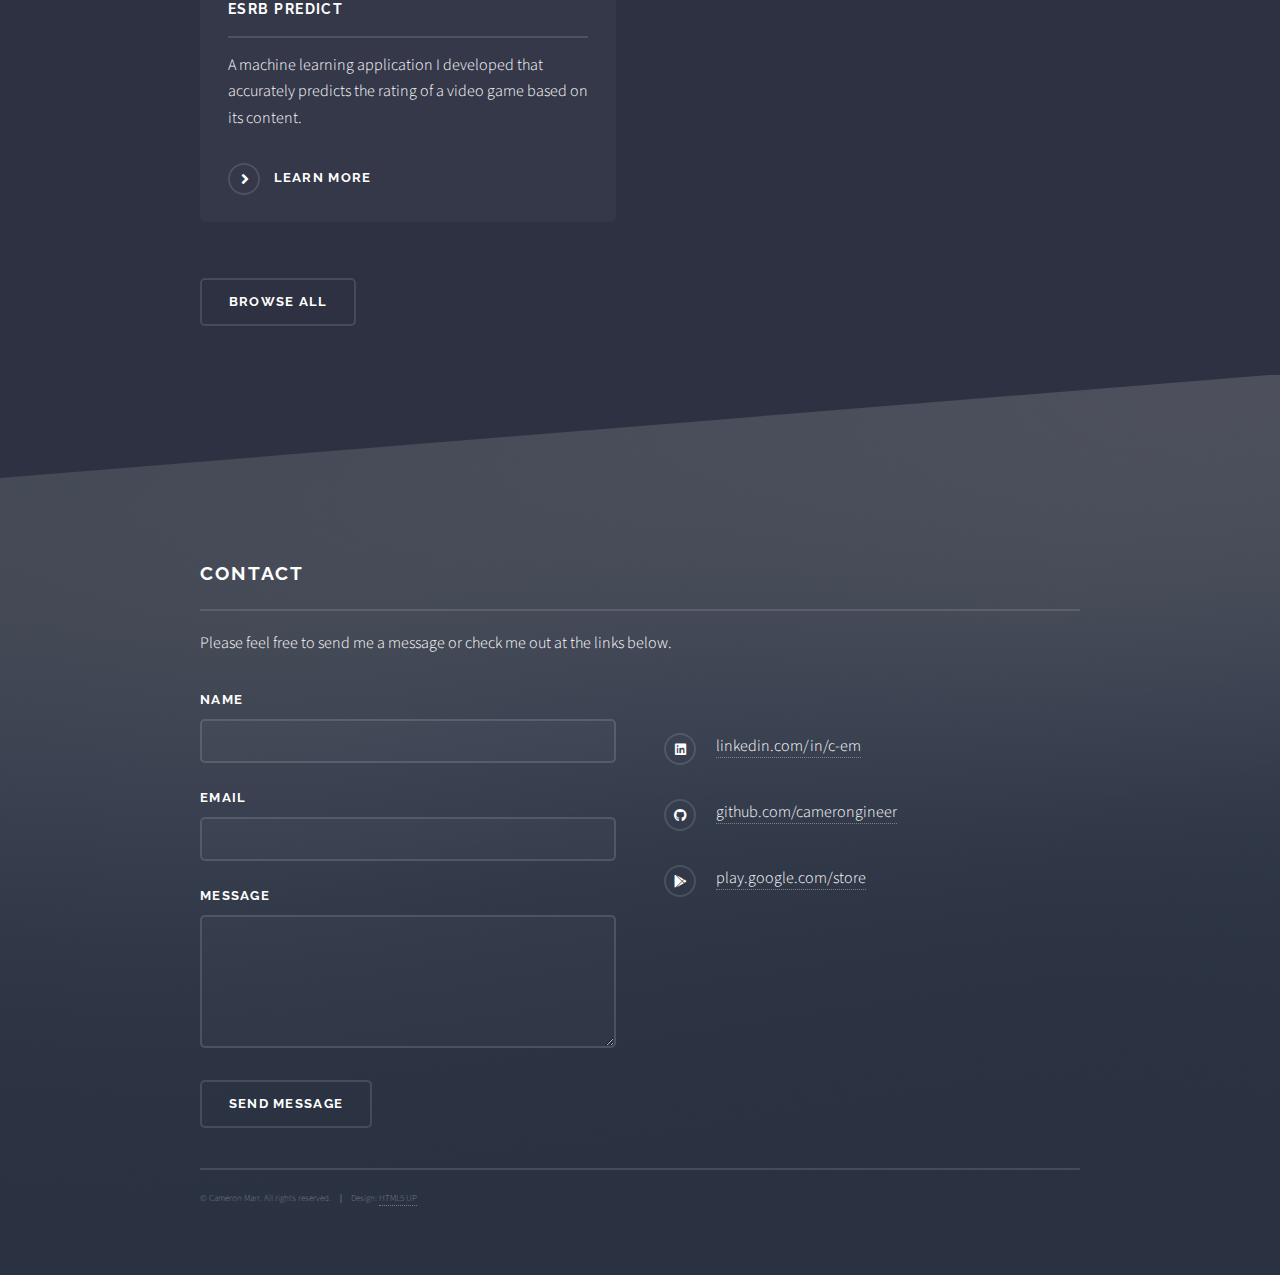
==== commit 6fc6af9f: "Change Tip Calculator Wear image" ====
--- a/index.html
+++ b/index.html
@@ -4,7 +4,7 @@
 	html5up.net | @ajlkn
 	Free for personal and commercial use under the CCA 3.0 license (html5up.net/license)
 -->
-<html>
+<html lang="en">
 	<head>
 		<title>Hi! I'm Cameron</title>
 		<meta charset="utf-8" />
@@ -105,7 +105,7 @@
 									<p>As a dedicated Computer Science graduate and beyond, I have continuously honed my skills to excel as a successful Software Engineer. Through various projects and experiences, I have acquired a diverse range of skills that enable me to tackle complex programming challenges with confidence. Below are some of my most notable projects that showcase my abilities and expertise in the field of software engineering.</p>
 									<section class="features">
 										<article>
-											<a href="https://play.google.com/store/apps/details?id=com.camerongineer.tipcalculatorwear" class="image"><img src="https://lh3.googleusercontent.com/qAWT6GFvf9sXy1Cm0YXikA0y8RSqrdlMQGhlywbUvoeVjsgfWRFJvgaHS_OaynATCNS7" loading="lazy" alt="" /></a>
+											<a href="https://play.google.com/store/apps/details?id=com.camerongineer.tipcalculatorwear" class="image"><img src="images/tip_calculator_wear_feature_graphic.jpg" loading="lazy" alt="" /></a>
 											<h3 class="major">Tip Calculator Wear</h3>
 											<p>A Wear OS application I published on the Google Play Store, crafted using Kotlin and Jetpack Compose. It's purposefully designed for lightning-fast tip calculations, offering the added convenience of having it right on your wrist.</p>
 											<a href="https://play.google.com/store/apps/details?id=com.camerongineer.tipcalculatorwear" class="special">Learn more</a>
